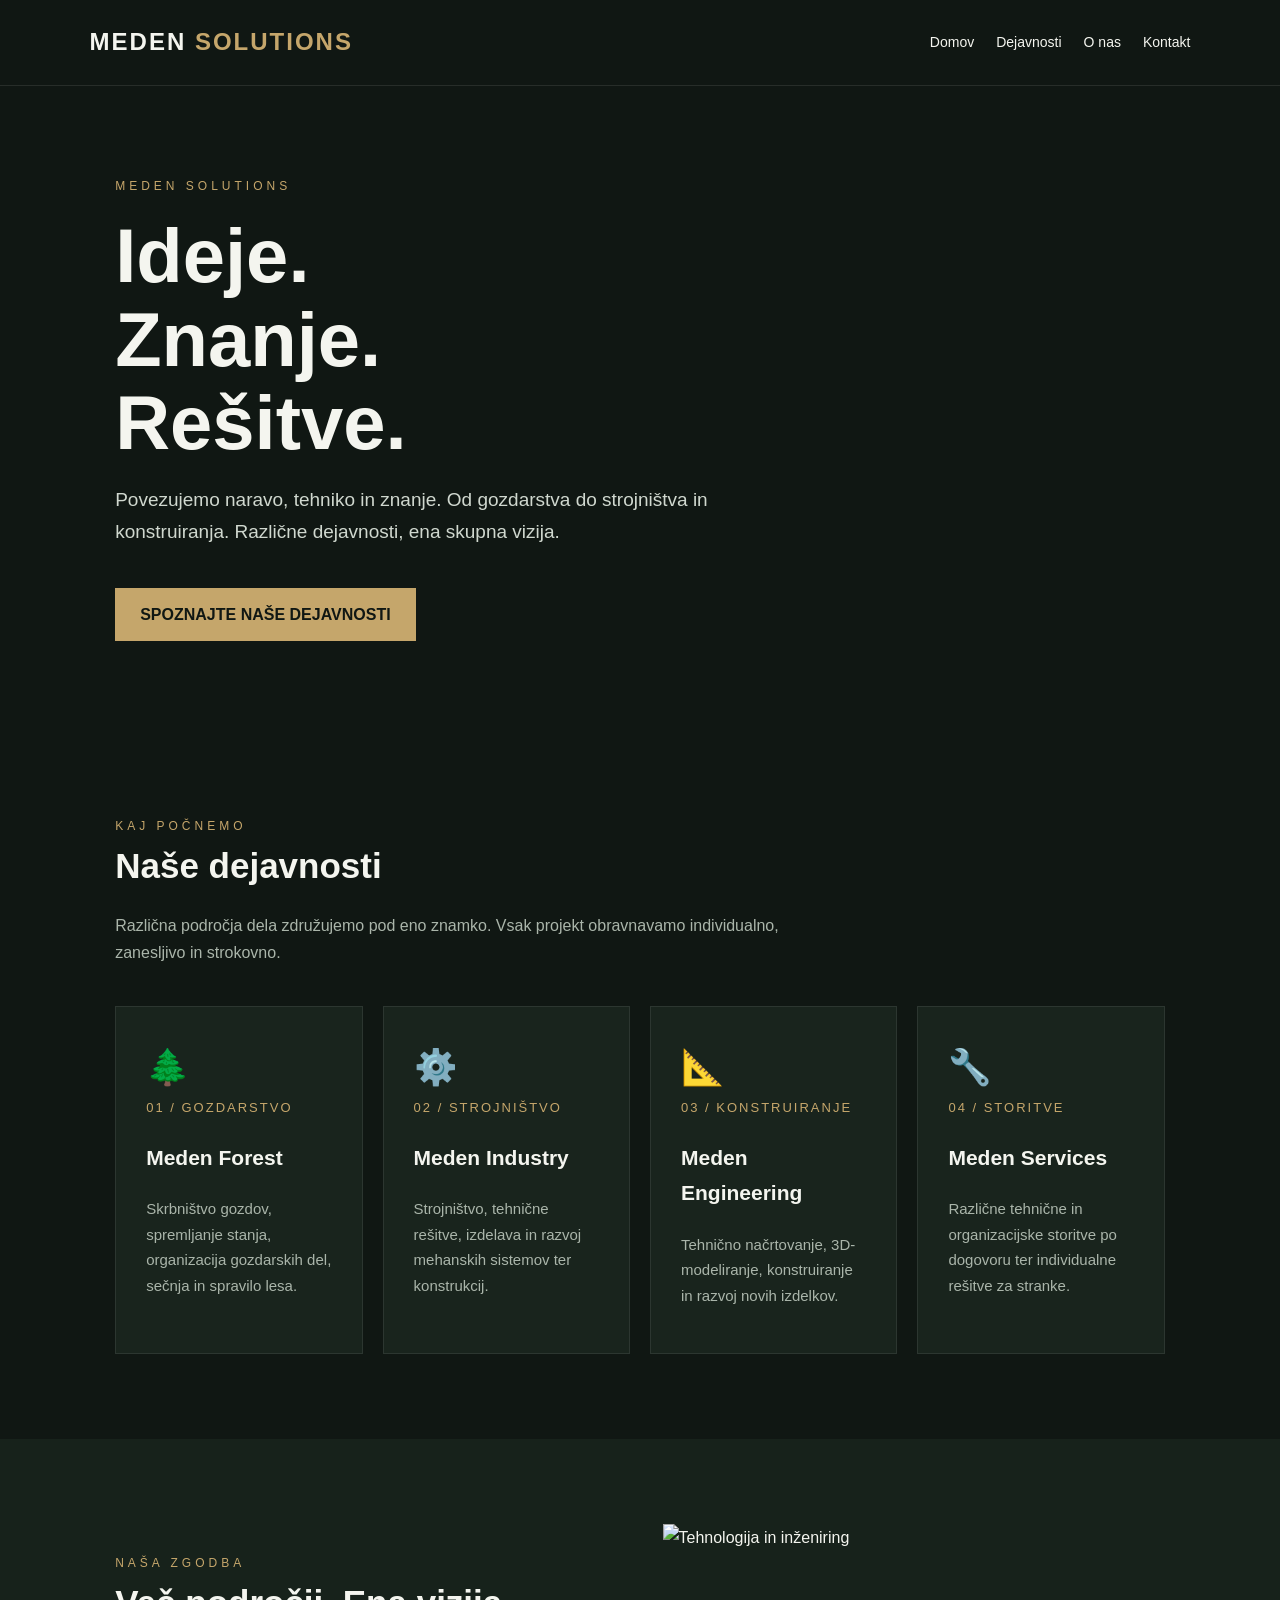
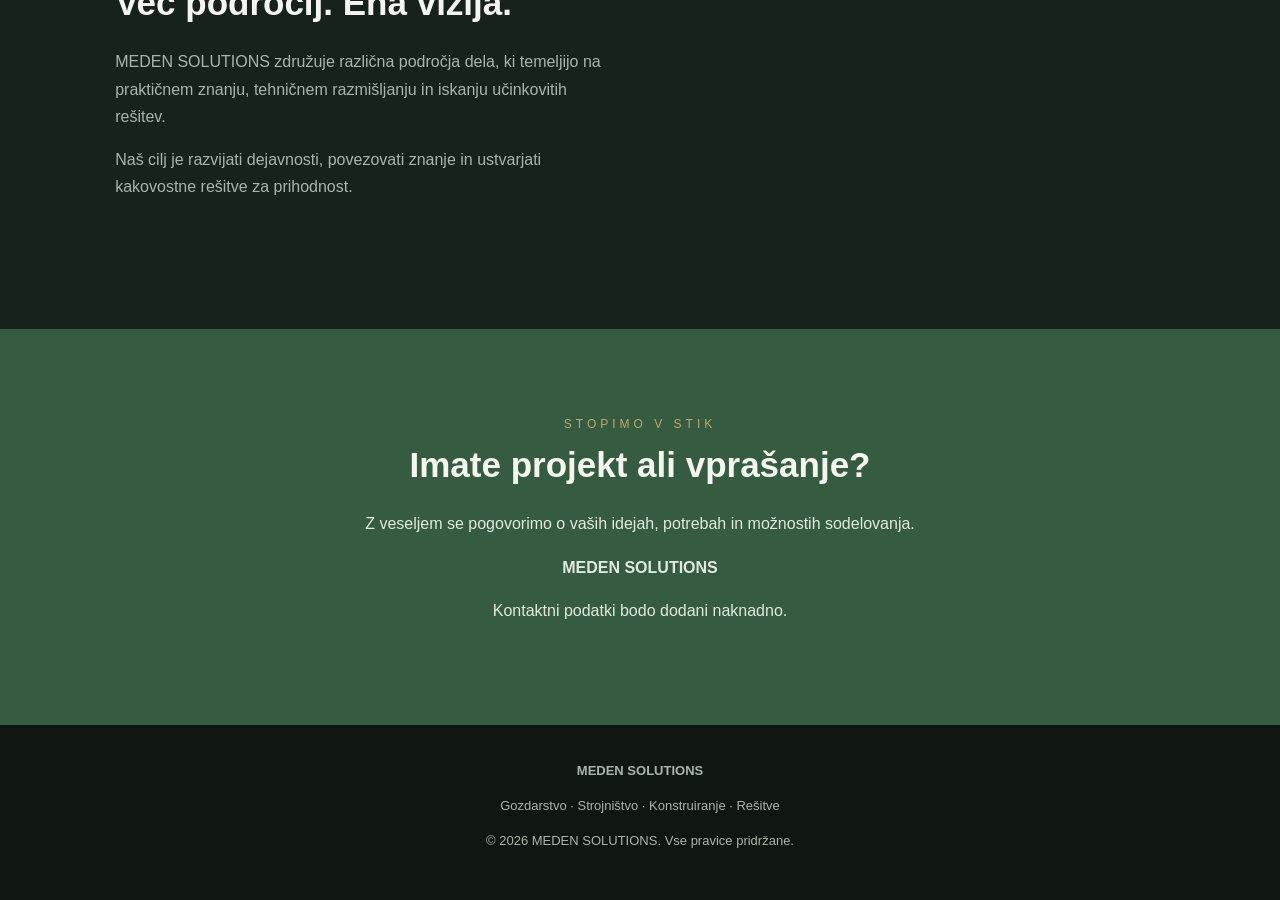
==== index.html @ 0f6f5600 "Create index.html" ====
<!DOCTYPE html>
<html lang="sl">
<head>
<meta charset="UTF-8">
<meta name="viewport" content="width=device-width, initial-scale=1.0">
<meta name="description" content="MEDEN SOLUTIONS – gozdarstvo, strojništvo, konstruiranje in tehnične rešitve.">
<title>MEDEN SOLUTIONS | Več kot rešitev.</title>
<style>
:root {
  --bg:#101713;
  --panel:#19241d;
  --green:#355b40;
  --gold:#c5a66b;
  --white:#f4f5ef;
  --muted:#aab5aa;
}
*{box-sizing:border-box}
html{scroll-behavior:smooth}
body{
  margin:0;
  background:var(--bg);
  color:var(--white);
  font-family:Arial, sans-serif;
  line-height:1.7;
}
header{
  padding:22px 7%;
  display:flex;
  justify-content:space-between;
  align-items:center;
  flex-wrap:wrap;
  border-bottom:1px solid #ffffff18;
}
.logo{font-size:24px;font-weight:bold;letter-spacing:2px}
.logo span{color:var(--gold)}
nav{display:flex;gap:22px;flex-wrap:wrap}
nav a{color:var(--white);text-decoration:none;font-size:14px}
nav a:hover{color:var(--gold)}
.hero{
  min-height:570px;
  display:flex;
  align-items:center;
  padding:90px 9%;
  background:
  linear-gradient(90deg,#101713f5,#101713a0),
  url('https://images.unsplash.com/photo-1511497584788-876760111969?w=1800')
  center/cover;
}
.hero-content{max-width:750px}
.eyebrow{color:var(--gold);letter-spacing:4px;font-size:12px}
h1{font-size:clamp(43px,7vw,76px);line-height:1.1;margin:18px 0}
.hero p{color:#d0d8cf;font-size:19px;max-width:600px}
.btn{
  display:inline-block;
  margin-top:20px;
  background:var(--gold);
  color:#101713;
  padding:13px 25px;
  text-decoration:none;
  font-weight:bold;
}
section{padding:85px 9%}
.section-title{
  font-size:35px;
  margin:0 0 15px;
}
.intro{color:var(--muted);max-width:700px}
.grid{
  display:grid;
  grid-template-columns:repeat(auto-fit,minmax(230px,1fr));
  gap:20px;
  margin-top:40px;
}
.card{
  background:var(--panel);
  padding:30px;
  border:1px solid #ffffff15;
  transition:.2s;
}
.card:hover{border-color:var(--gold);transform:translateY(-4px)}
.icon{font-size:35px}
.card h3{font-size:21px}
.card p{color:var(--muted);font-size:15px}
.light{background:#17221b}
.number{color:var(--gold);font-size:13px;letter-spacing:2px}
.about{
  display:grid;
  grid-template-columns:1fr 1fr;
  gap:45px;
  align-items:center;
}
.about-image{
  width:100%;
  min-height:320px;
  object-fit:cover;
}
.contact{
  background:var(--green);
  text-align:center;
}
.contact p{color:#e2e9df}
footer{
  padding:35px 8%;
  text-align:center;
  color:var(--muted);
  font-size:13px;
}
@media(max-width:650px){
  header{justify-content:center;gap:15px}
  nav{justify-content:center;gap:12px}
  .hero{padding:75px 7%;min-height:480px}
  section{padding:60px 7%}
  .about{grid-template-columns:1fr}
}
</style>
</head>
<body>

<header>
  <div class="logo">MEDEN <span>SOLUTIONS</span></div>
  <nav>
    <a href="#domov">Domov</a>
    <a href="#dejavnosti">Dejavnosti</a>
    <a href="#podjetje">O nas</a>
    <a href="#kontakt">Kontakt</a>
  </nav>
</header>

<main>
<div class="hero" id="domov">
  <div class="hero-content">
    <div class="eyebrow">MEDEN SOLUTIONS</div>
    <h1>Ideje.<br>Znanje.<br>Rešitve.</h1>
    <p>
      Povezujemo naravo, tehniko in znanje.
      Od gozdarstva do strojništva in konstruiranja.
      Različne dejavnosti, ena skupna vizija.
    </p>
    <a class="btn" href="#dejavnosti">SPOZNAJTE NAŠE DEJAVNOSTI</a>
  </div>
</div>

<section id="dejavnosti">
  <div class="eyebrow">KAJ POČNEMO</div>
  <h2 class="section-title">Naše dejavnosti</h2>
  <p class="intro">
    Različna področja dela združujemo pod eno znamko.
    Vsak projekt obravnavamo individualno,
    zanesljivo in strokovno.
  </p>

  <div class="grid">
    <div class="card">
      <div class="icon">🌲</div>
      <div class="number">01 / GOZDARSTVO</div>
      <h3>Meden Forest</h3>
      <p>
        Skrbništvo gozdov, spremljanje stanja,
        organizacija gozdarskih del,
        sečnja in spravilo lesa.
      </p>
    </div>

    <div class="card">
      <div class="icon">⚙️</div>
      <div class="number">02 / STROJNIŠTVO</div>
      <h3>Meden Industry</h3>
      <p>
        Strojništvo, tehnične rešitve,
        izdelava in razvoj mehanskih
        sistemov ter konstrukcij.
      </p>
    </div>

    <div class="card">
      <div class="icon">📐</div>
      <div class="number">03 / KONSTRUIRANJE</div>
      <h3>Meden Engineering</h3>
      <p>
        Tehnično načrtovanje, 3D-modeliranje,
        konstruiranje in razvoj
        novih izdelkov.
      </p>
    </div>

    <div class="card">
      <div class="icon">🔧</div>
      <div class="number">04 / STORITVE</div>
      <h3>Meden Services</h3>
      <p>
        Različne tehnične in organizacijske
        storitve po dogovoru ter
        individualne rešitve za stranke.
      </p>
    </div>
  </div>
</section>

<section class="light" id="podjetje">
  <div class="about">
    <div>
      <div class="eyebrow">NAŠA ZGODBA</div>
      <h2 class="section-title">Več področij. Ena vizija.</h2>
      <p class="intro">
        MEDEN SOLUTIONS združuje različna
        področja dela, ki temeljijo na
        praktičnem znanju, tehničnem razmišljanju
        in iskanju učinkovitih rešitev.
      </p>
      <p class="intro">
        Naš cilj je razvijati dejavnosti,
        povezovati znanje in ustvarjati
        kakovostne rešitve za prihodnost.
      </p>
    </div>
    <img class="about-image"
    src="https://images.unsplash.com/photo-1518770660439-4636190af475?w=1000"
    alt="Tehnologija in inženiring">
  </div>
</section>

<section id="kontakt" class="contact">
  <div class="eyebrow">STOPIMO V STIK</div>
  <h2 class="section-title">Imate projekt ali vprašanje?</h2>
  <p>
    Z veseljem se pogovorimo o vaših idejah,
    potrebah in možnostih sodelovanja.
  </p>
  <p><strong>MEDEN SOLUTIONS</strong></p>
  <p>Kontaktni podatki bodo dodani naknadno.</p>
</section>
</main>

<footer>
  <strong>MEDEN SOLUTIONS</strong>
  <p>Gozdarstvo · Strojništvo · Konstruiranje · Rešitve</p>
  <p>© 2026 MEDEN SOLUTIONS. Vse pravice pridržane.</p>
</footer>

</body>
</html>
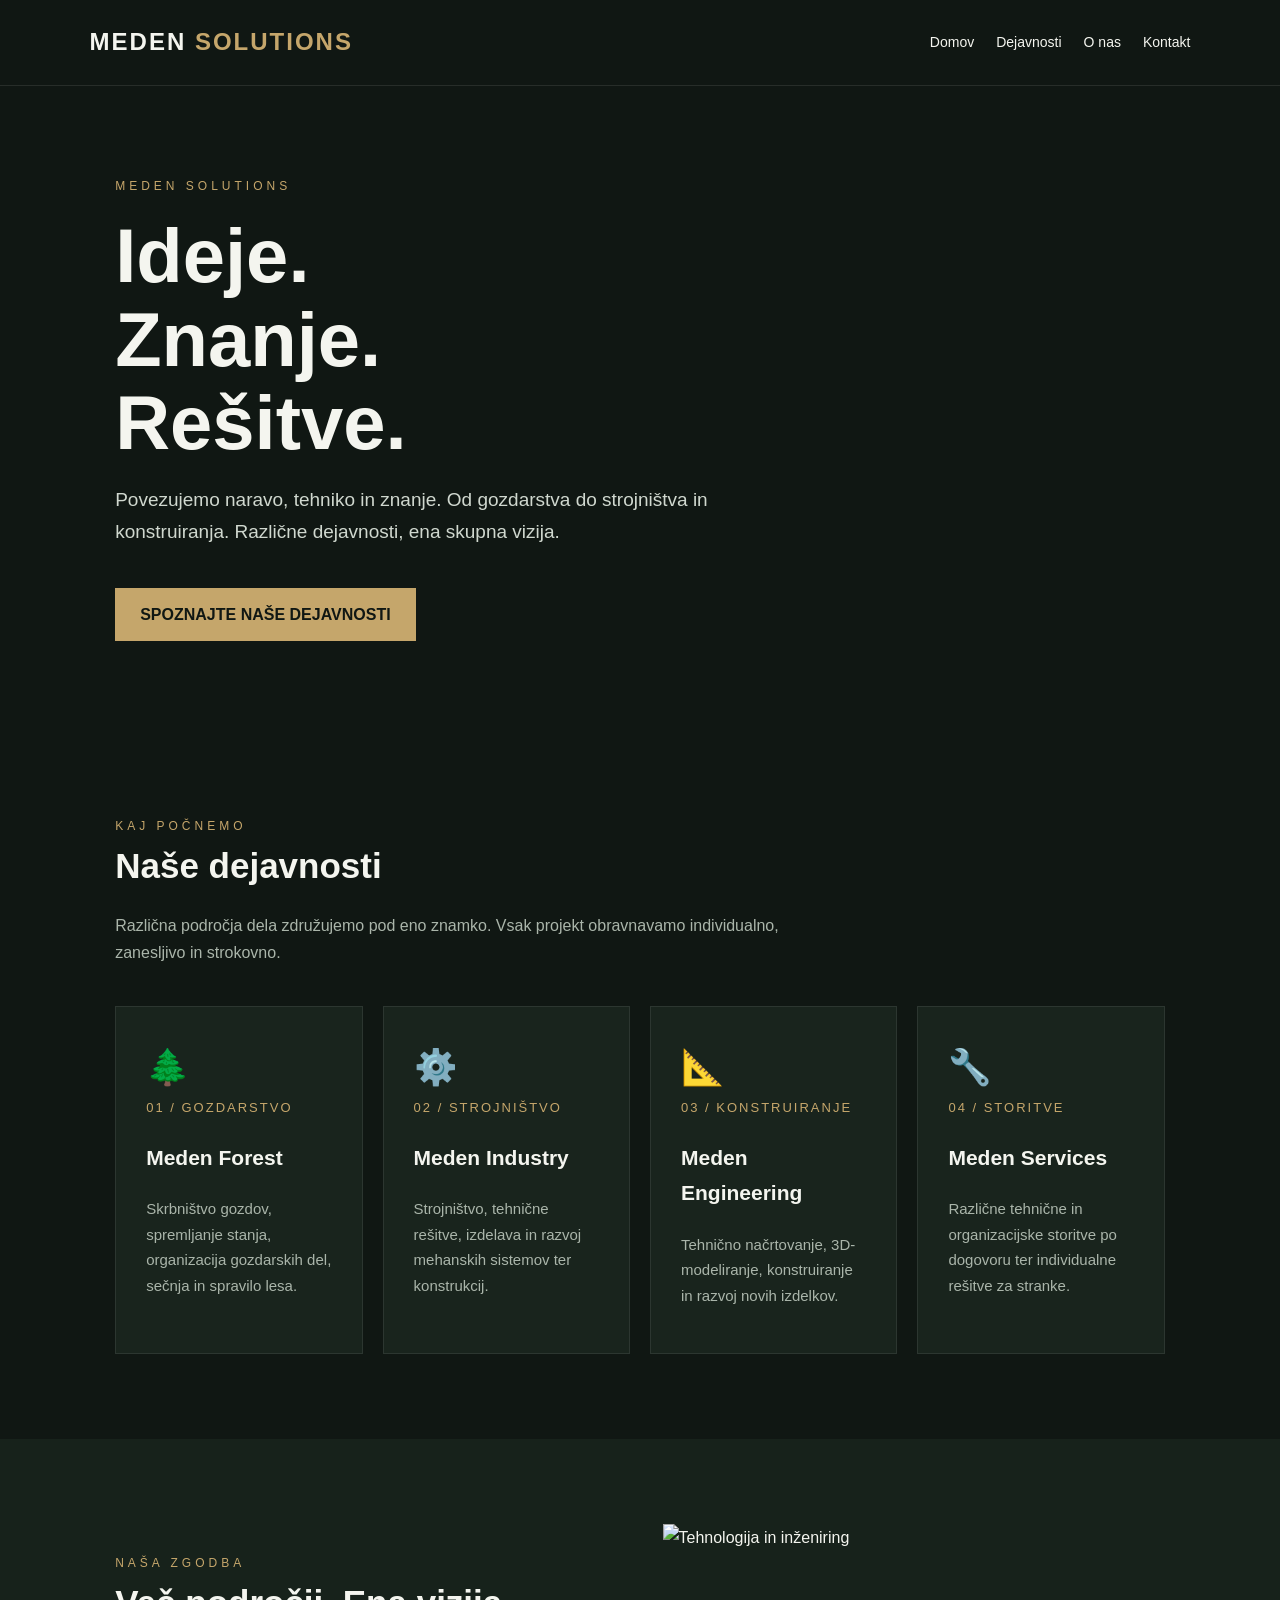
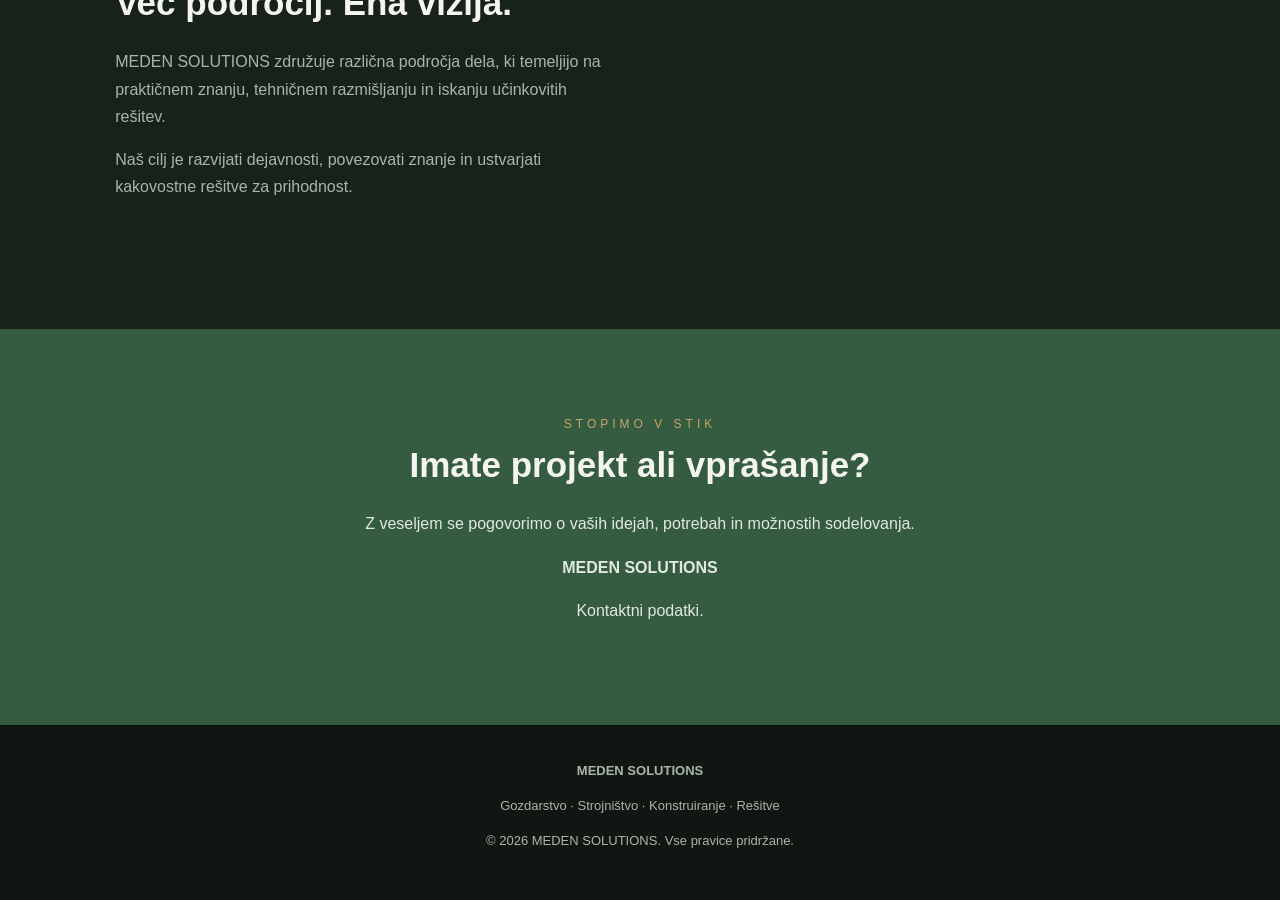
==== commit 5a52e9fc: "Update index.html" ====
--- a/index.html
+++ b/index.html
@@ -228,7 +228,7 @@
     potrebah in možnostih sodelovanja.
   </p>
   <p><strong>MEDEN SOLUTIONS</strong></p>
-  <p>Kontaktni podatki bodo dodani naknadno.</p>
+  <p>Kontaktni podatki.</p>
 </section>
 </main>
 
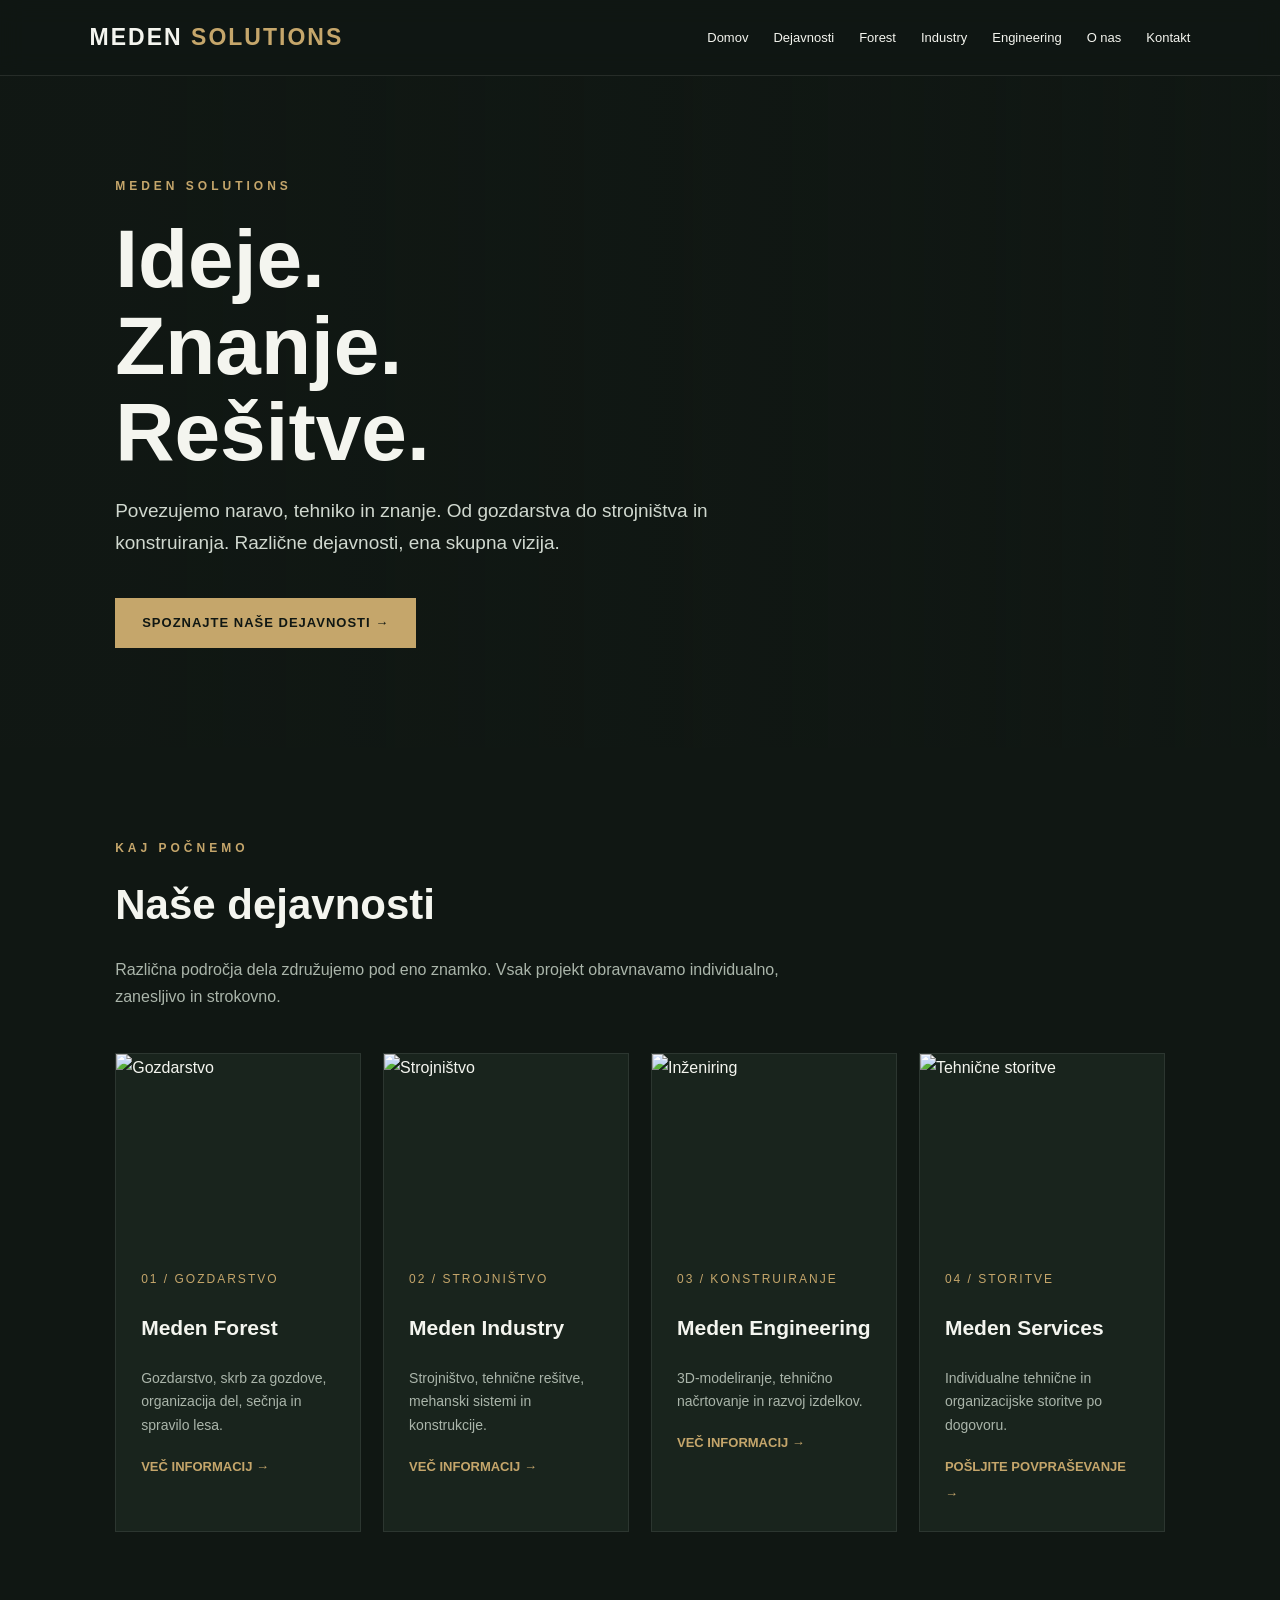
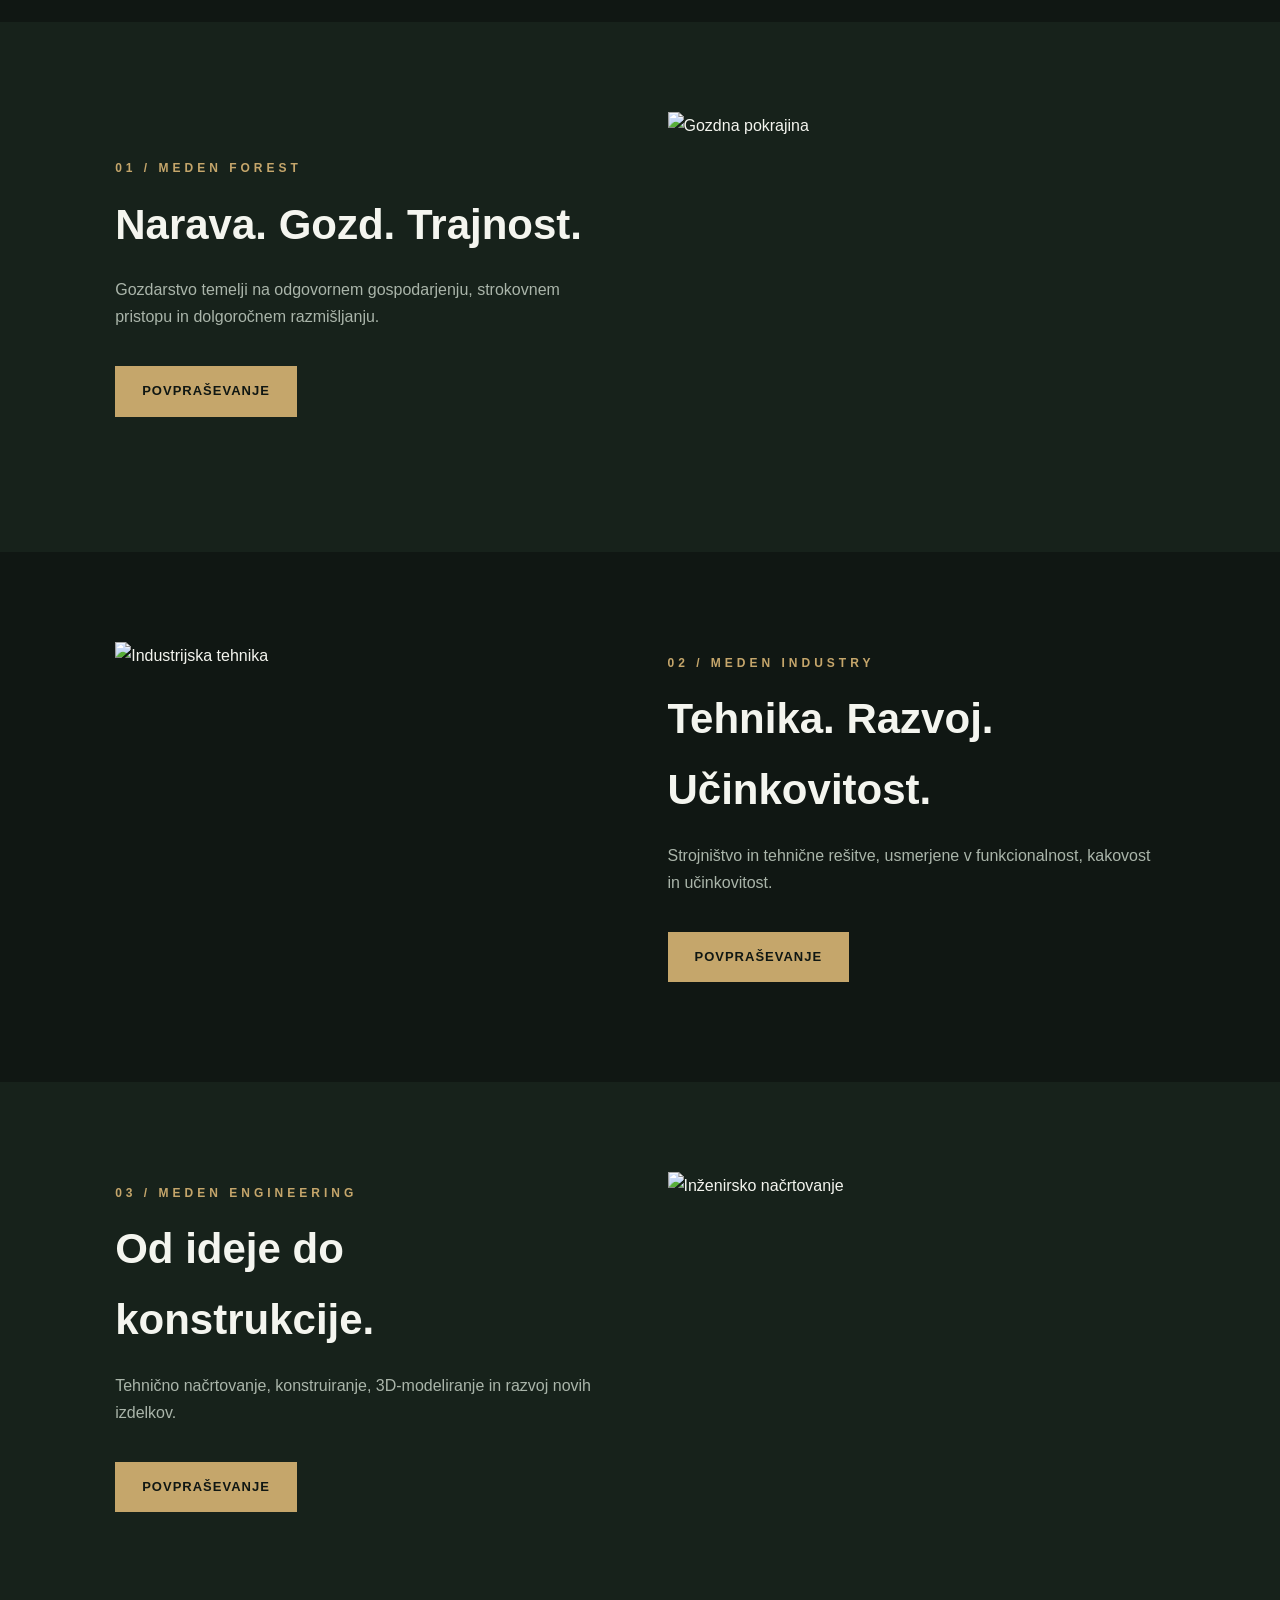
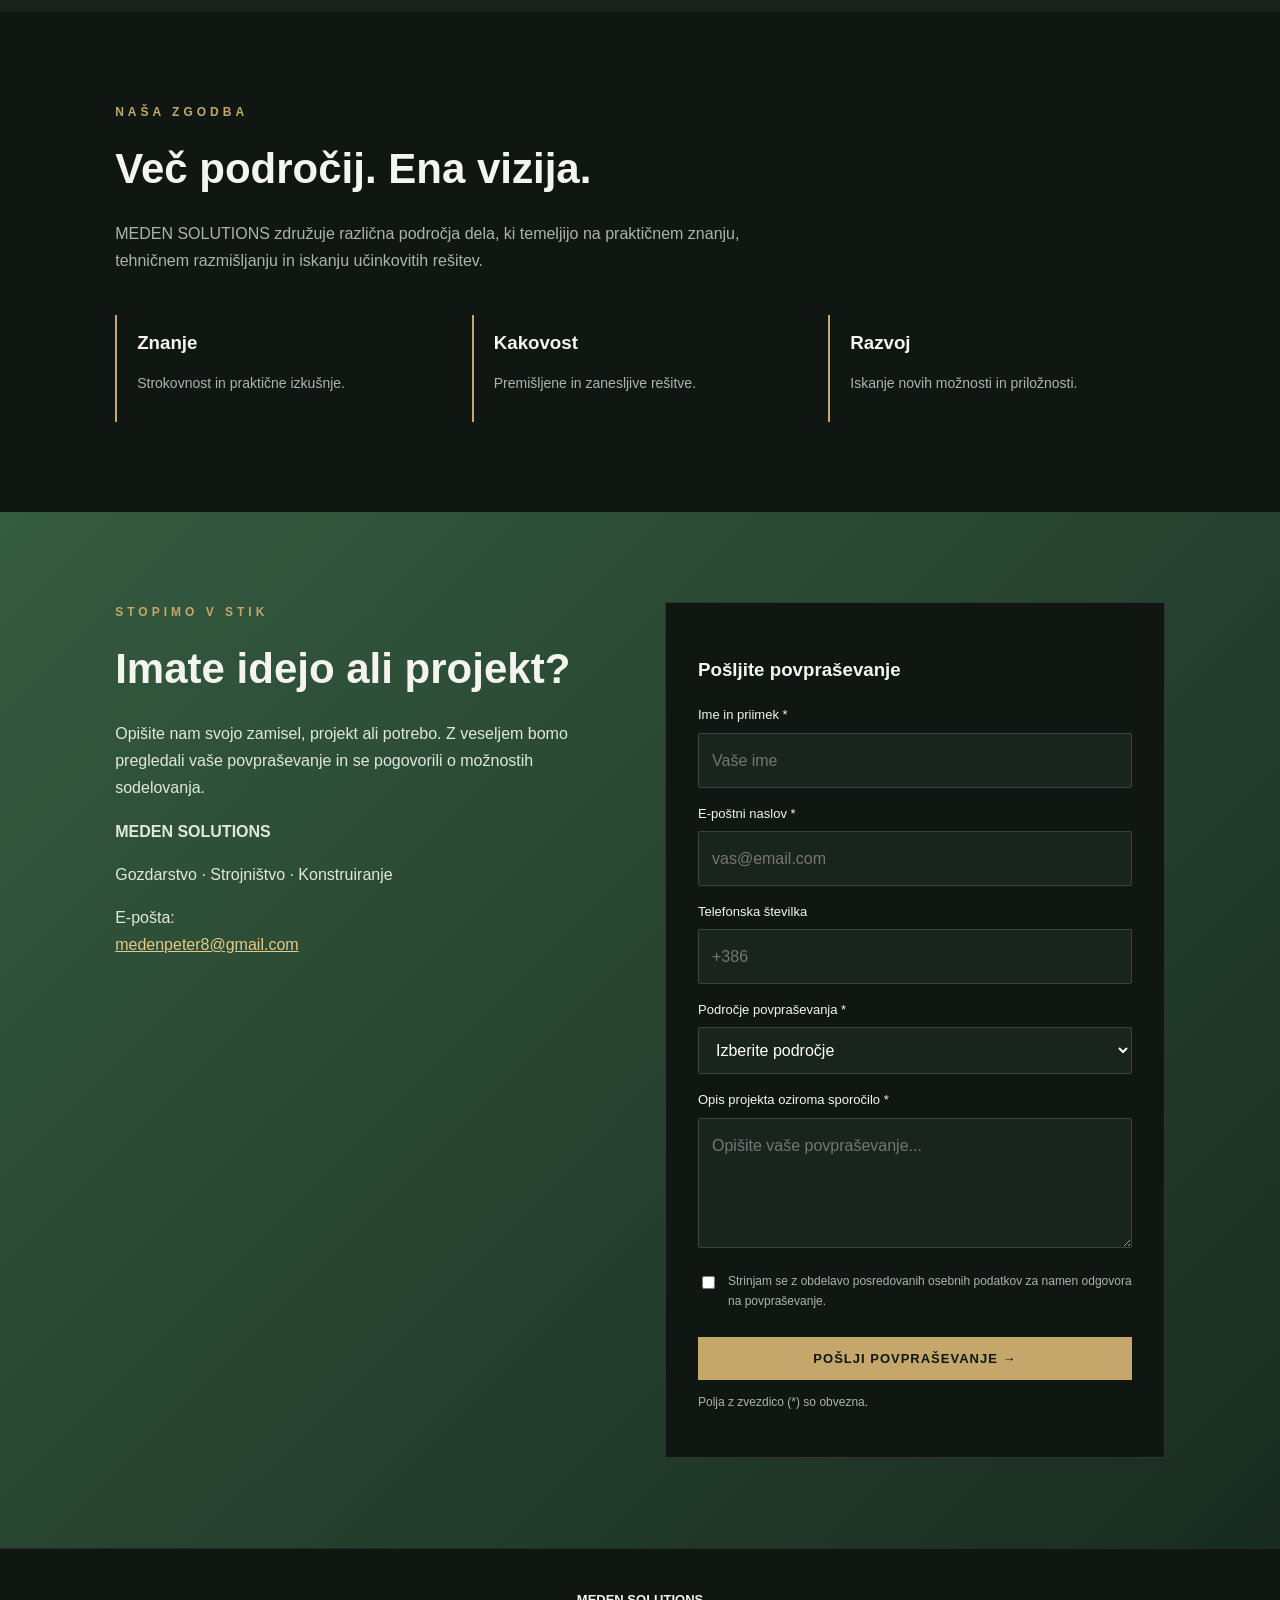
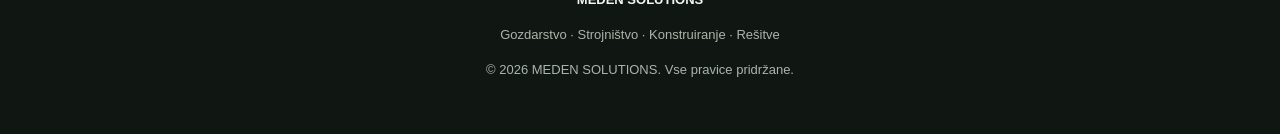
==== commit 008b2041: "Update index.html" ====
--- a/index.html
+++ b/index.html
@@ -6,6 +6,7 @@
 <meta name="viewport" content="width=device-width, initial-scale=1.0">
 <meta name="description" content="MEDEN SOLUTIONS – gozdarstvo, strojništvo, konstruiranje in tehnične rešitve.">
 <title>MEDEN SOLUTIONS | Več kot rešitev.</title>
+
 <style>
 :root {
   --bg:#101713;
@@ -15,135 +16,381 @@
   --white:#f4f5ef;
   --muted:#aab5aa;
 }
-*{box-sizing:border-box}
-html{scroll-behavior:smooth}
-body{
+
+* {box-sizing:border-box}
+
+html {scroll-behavior:smooth;scroll-padding-top:90px}
+
+body {
   margin:0;
   background:var(--bg);
   color:var(--white);
-  font-family:Arial, sans-serif;
+  font-family:Arial,sans-serif;
   line-height:1.7;
 }
-header{
-  padding:22px 7%;
+
+header {
+  position:sticky;
+  top:0;
+  z-index:100;
+  padding:18px 7%;
   display:flex;
   justify-content:space-between;
   align-items:center;
-  flex-wrap:wrap;
+  background:#101713f2;
+  backdrop-filter:blur(12px);
   border-bottom:1px solid #ffffff18;
 }
-.logo{font-size:24px;font-weight:bold;letter-spacing:2px}
-.logo span{color:var(--gold)}
-nav{display:flex;gap:22px;flex-wrap:wrap}
-nav a{color:var(--white);text-decoration:none;font-size:14px}
-nav a:hover{color:var(--gold)}
-.hero{
-  min-height:570px;
+
+.logo {
+  font-size:23px;
+  font-weight:bold;
+  letter-spacing:2px;
+  white-space:nowrap;
+}
+
+.logo span {color:var(--gold)}
+
+nav {
   display:flex;
   align-items:center;
-  padding:90px 9%;
+  gap:25px;
+}
+
+nav a {
+  color:var(--white);
+  text-decoration:none;
+  font-size:13px;
+  transition:.2s;
+}
+
+nav a:hover {color:var(--gold)}
+
+.menu-btn {
+  display:none;
+  color:white;
+  background:none;
+  border:0;
+  font-size:27px;
+  cursor:pointer;
+}
+
+.hero {
+  min-height:650px;
+  display:flex;
+  align-items:center;
+  padding:100px 9%;
   background:
-  linear-gradient(90deg,#101713f5,#101713a0),
-  url('https://images.unsplash.com/photo-1511497584788-876760111969?w=1800')
-  center/cover;
-}
-.hero-content{max-width:750px}
-.eyebrow{color:var(--gold);letter-spacing:4px;font-size:12px}
-h1{font-size:clamp(43px,7vw,76px);line-height:1.1;margin:18px 0}
-.hero p{color:#d0d8cf;font-size:19px;max-width:600px}
-.btn{
+    linear-gradient(90deg,#101713f5 10%,#101713a0 70%,#10171355),
+    url('https://images.unsplash.com/photo-1511497584788-876760111969?w=1800')
+    center/cover;
+}
+
+.hero-content {max-width:750px}
+
+.eyebrow {
+  color:var(--gold);
+  letter-spacing:4px;
+  font-size:12px;
+  font-weight:bold;
+}
+
+h1 {
+  font-size:clamp(48px,7vw,82px);
+  line-height:1.05;
+  margin:20px 0;
+}
+
+.hero p {
+  color:#d0d8cf;
+  font-size:19px;
+  max-width:600px;
+}
+
+.btn {
   display:inline-block;
   margin-top:20px;
   background:var(--gold);
   color:#101713;
-  padding:13px 25px;
+  padding:14px 27px;
   text-decoration:none;
   font-weight:bold;
-}
-section{padding:85px 9%}
-.section-title{
-  font-size:35px;
-  margin:0 0 15px;
-}
-.intro{color:var(--muted);max-width:700px}
-.grid{
+  font-size:13px;
+  letter-spacing:1px;
+  transition:.25s;
+  border:0;
+  cursor:pointer;
+}
+
+.btn:hover {
+  background:#e0c58e;
+  transform:translateY(-3px);
+}
+
+section {padding:90px 9%}
+
+.section-title {
+  font-size:clamp(30px,4vw,42px);
+  margin:10px 0 15px;
+}
+
+.intro {
+  color:var(--muted);
+  max-width:700px;
+}
+
+.grid {
   display:grid;
   grid-template-columns:repeat(auto-fit,minmax(230px,1fr));
+  gap:22px;
+  margin-top:42px;
+}
+
+.card {
+  background:var(--panel);
+  border:1px solid #ffffff15;
+  overflow:hidden;
+  transition:.3s;
+}
+
+.card:hover {
+  border-color:var(--gold);
+  transform:translateY(-6px);
+}
+
+.card img {
+  width:100%;
+  height:190px;
+  object-fit:cover;
+  display:block;
+}
+
+.card-content {padding:25px}
+
+.icon {font-size:30px}
+
+.number {
+  color:var(--gold);
+  font-size:12px;
+  letter-spacing:2px;
+}
+
+.card h3 {font-size:21px}
+
+.card p {
+  color:var(--muted);
+  font-size:14px;
+}
+
+.card-link {
+  color:var(--gold);
+  text-decoration:none;
+  font-size:13px;
+  font-weight:bold;
+}
+
+.light {background:#17221b}
+
+.about {
+  display:grid;
+  grid-template-columns:1fr 1fr;
+  gap:55px;
+  align-items:center;
+}
+
+.about-image {
+  width:100%;
+  min-height:350px;
+  object-fit:cover;
+}
+
+.values {
+  display:grid;
+  grid-template-columns:repeat(3,1fr);
   gap:20px;
   margin-top:40px;
 }
-.card{
+
+.value {
+  border-left:2px solid var(--gold);
+  padding:12px 20px;
+}
+
+.value h3 {margin:0 0 5px}
+
+.value p {
+  color:var(--muted);
+  font-size:14px;
+}
+
+.activity {
   background:var(--panel);
   padding:30px;
   border:1px solid #ffffff15;
-  transition:.2s;
-}
-.card:hover{border-color:var(--gold);transform:translateY(-4px)}
-.icon{font-size:35px}
-.card h3{font-size:21px}
-.card p{color:var(--muted);font-size:15px}
-.light{background:#17221b}
-.number{color:var(--gold);font-size:13px;letter-spacing:2px}
-.about{
+  margin-top:25px;
+}
+
+.activity h3 {color:var(--gold)}
+
+.contact {
+  background:linear-gradient(135deg,#355b40,#192b20);
+}
+
+.contact-layout {
   display:grid;
   grid-template-columns:1fr 1fr;
-  gap:45px;
-  align-items:center;
-}
-.about-image{
+  gap:50px;
+  align-items:start;
+}
+
+.contact-info p {color:#e0e8df}
+
+.contact-form {
+  background:#101713;
+  padding:32px;
+  border:1px solid #ffffff20;
+}
+
+.contact-form label {
+  display:block;
+  margin:15px 0 6px;
+  font-size:13px;
+}
+
+.contact-form input,
+.contact-form select,
+.contact-form textarea {
   width:100%;
-  min-height:320px;
-  object-fit:cover;
-}
-.contact{
-  background:var(--green);
-  text-align:center;
-}
-.contact p{color:#e2e9df}
-footer{
-  padding:35px 8%;
+  padding:13px;
+  background:#19241d;
+  border:1px solid #ffffff25;
+  color:white;
+  font:inherit;
+  outline:none;
+  border-radius:2px;
+}
+
+.contact-form input:focus,
+.contact-form select:focus,
+.contact-form textarea:focus {
+  border-color:var(--gold);
+}
+
+.contact-form textarea {
+  min-height:130px;
+  resize:vertical;
+}
+
+.contact-form .btn {width:100%}
+
+.form-note {
+  font-size:12px;
+  color:var(--muted);
+}
+
+footer {
+  padding:40px 8%;
   text-align:center;
   color:var(--muted);
   font-size:13px;
-}
-@media(max-width:650px){
-  header{justify-content:center;gap:15px}
-  nav{justify-content:center;gap:12px}
-  .hero{padding:75px 7%;min-height:480px}
-  section{padding:60px 7%}
-  .about{grid-template-columns:1fr}
+  border-top:1px solid #ffffff15;
+}
+
+footer strong {color:var(--white)}
+
+.reveal {
+  opacity:0;
+  transform:translateY(25px);
+  transition:.7s ease;
+}
+
+.reveal.visible {
+  opacity:1;
+  transform:translateY(0);
+}
+
+@media(max-width:800px) {
+  header {padding:16px 6%}
+  .menu-btn {display:block}
+
+  nav {
+    display:none;
+    position:absolute;
+    top:100%;
+    left:0;
+    width:100%;
+    padding:25px;
+    background:#101713;
+    flex-direction:column;
+    align-items:center;
+    border-bottom:1px solid #ffffff20;
+  }
+
+  nav.open {display:flex}
+
+  .hero {
+    min-height:530px;
+    padding:75px 7%;
+  }
+
+  section {padding:65px 7%}
+
+  .about,.contact-layout {grid-template-columns:1fr}
+
+  .values {grid-template-columns:1fr}
+
+  .contact-form {padding:22px}
 }
 </style>
 </head>
+
 <body>
 
 <header>
   <div class="logo">MEDEN <span>SOLUTIONS</span></div>
-  <nav>
-    <a href="#domov">Domov</a>
-    <a href="#dejavnosti">Dejavnosti</a>
-    <a href="#podjetje">O nas</a>
-    <a href="#kontakt">Kontakt</a>
+
+  <button class="menu-btn" onclick="toggleMenu()"
+  aria-label="Odpri navigacijo" aria-expanded="false">☰</button>
+
+  <nav id="navigation">
+    <a href="#domov" onclick="closeMenu()">Domov</a>
+    <a href="#dejavnosti" onclick="closeMenu()">Dejavnosti</a>
+    <a href="#forest" onclick="closeMenu()">Forest</a>
+    <a href="#industry" onclick="closeMenu()">Industry</a>
+    <a href="#engineering" onclick="closeMenu()">Engineering</a>
+    <a href="#podjetje" onclick="closeMenu()">O nas</a>
+    <a href="#kontakt" onclick="closeMenu()">Kontakt</a>
   </nav>
 </header>
 
 <main>
+
+<!-- DOMOV -->
+
 <div class="hero" id="domov">
   <div class="hero-content">
     <div class="eyebrow">MEDEN SOLUTIONS</div>
+
     <h1>Ideje.<br>Znanje.<br>Rešitve.</h1>
+
     <p>
       Povezujemo naravo, tehniko in znanje.
       Od gozdarstva do strojništva in konstruiranja.
       Različne dejavnosti, ena skupna vizija.
     </p>
-    <a class="btn" href="#dejavnosti">SPOZNAJTE NAŠE DEJAVNOSTI</a>
+
+    <a class="btn" href="#dejavnosti">
+      SPOZNAJTE NAŠE DEJAVNOSTI →
+    </a>
   </div>
 </div>
+
+<!-- DEJAVNOSTI -->
 
 <section id="dejavnosti">
   <div class="eyebrow">KAJ POČNEMO</div>
   <h2 class="section-title">Naše dejavnosti</h2>
+
   <p class="intro">
     Različna področja dela združujemo pod eno znamko.
     Vsak projekt obravnavamo individualno,
@@ -151,92 +398,259 @@
   </p>
 
   <div class="grid">
-    <div class="card">
-      <div class="icon">🌲</div>
-      <div class="number">01 / GOZDARSTVO</div>
-      <h3>Meden Forest</h3>
-      <p>
-        Skrbništvo gozdov, spremljanje stanja,
-        organizacija gozdarskih del,
-        sečnja in spravilo lesa.
-      </p>
-    </div>
-
-    <div class="card">
-      <div class="icon">⚙️</div>
-      <div class="number">02 / STROJNIŠTVO</div>
-      <h3>Meden Industry</h3>
-      <p>
-        Strojništvo, tehnične rešitve,
-        izdelava in razvoj mehanskih
-        sistemov ter konstrukcij.
-      </p>
-    </div>
-
-    <div class="card">
-      <div class="icon">📐</div>
-      <div class="number">03 / KONSTRUIRANJE</div>
-      <h3>Meden Engineering</h3>
-      <p>
-        Tehnično načrtovanje, 3D-modeliranje,
-        konstruiranje in razvoj
-        novih izdelkov.
-      </p>
-    </div>
-
-    <div class="card">
-      <div class="icon">🔧</div>
-      <div class="number">04 / STORITVE</div>
-      <h3>Meden Services</h3>
-      <p>
-        Različne tehnične in organizacijske
-        storitve po dogovoru ter
-        individualne rešitve za stranke.
-      </p>
-    </div>
+
+    <div class="card reveal">
+      <img src="https://images.unsplash.com/photo-1448375240586-882707db888b?w=900" alt="Gozdarstvo">
+      <div class="card-content">
+        <div class="number">01 / GOZDARSTVO</div>
+        <h3>Meden Forest</h3>
+        <p>Gozdarstvo, skrb za gozdove, organizacija del, sečnja in spravilo lesa.</p>
+        <a class="card-link" href="#forest">VEČ INFORMACIJ →</a>
+      </div>
+    </div>
+
+    <div class="card reveal">
+      <img src="https://images.unsplash.com/photo-1581092160562-40aa08e78837?w=900" alt="Strojništvo">
+      <div class="card-content">
+        <div class="number">02 / STROJNIŠTVO</div>
+        <h3>Meden Industry</h3>
+        <p>Strojništvo, tehnične rešitve, mehanski sistemi in konstrukcije.</p>
+        <a class="card-link" href="#industry">VEČ INFORMACIJ →</a>
+      </div>
+    </div>
+
+    <div class="card reveal">
+      <img src="https://images.unsplash.com/photo-1581092921461-eab62e97a780?w=900" alt="Inženiring">
+      <div class="card-content">
+        <div class="number">03 / KONSTRUIRANJE</div>
+        <h3>Meden Engineering</h3>
+        <p>3D-modeliranje, tehnično načrtovanje in razvoj izdelkov.</p>
+        <a class="card-link" href="#engineering">VEČ INFORMACIJ →</a>
+      </div>
+    </div>
+
+    <div class="card reveal">
+      <img src="https://images.unsplash.com/photo-1581092580497-e0d23cbdf1dc?w=900" alt="Tehnične storitve">
+      <div class="card-content">
+        <div class="number">04 / STORITVE</div>
+        <h3>Meden Services</h3>
+        <p>Individualne tehnične in organizacijske storitve po dogovoru.</p>
+        <a class="card-link" href="#kontakt">POŠLJITE POVPRAŠEVANJE →</a>
+      </div>
+    </div>
+
   </div>
 </section>
 
-<section class="light" id="podjetje">
+<!-- POSAMEZNE DEJAVNOSTI -->
+
+<section class="light" id="forest">
   <div class="about">
     <div>
-      <div class="eyebrow">NAŠA ZGODBA</div>
-      <h2 class="section-title">Več področij. Ena vizija.</h2>
+      <div class="eyebrow">01 / MEDEN FOREST</div>
+      <h2 class="section-title">Narava. Gozd. Trajnost.</h2>
       <p class="intro">
-        MEDEN SOLUTIONS združuje različna
-        področja dela, ki temeljijo na
-        praktičnem znanju, tehničnem razmišljanju
-        in iskanju učinkovitih rešitev.
+        Gozdarstvo temelji na odgovornem gospodarjenju,
+        strokovnem pristopu in dolgoročnem razmišljanju.
       </p>
-      <p class="intro">
-        Naš cilj je razvijati dejavnosti,
-        povezovati znanje in ustvarjati
-        kakovostne rešitve za prihodnost.
-      </p>
+      <a class="btn" href="#kontakt">POVPRAŠEVANJE</a>
     </div>
     <img class="about-image"
-    src="https://images.unsplash.com/photo-1518770660439-4636190af475?w=1000"
-    alt="Tehnologija in inženiring">
+    src="https://images.unsplash.com/photo-1448375240586-882707db888b?w=1000"
+    alt="Gozdna pokrajina">
   </div>
 </section>
 
-<section id="kontakt" class="contact">
-  <div class="eyebrow">STOPIMO V STIK</div>
-  <h2 class="section-title">Imate projekt ali vprašanje?</h2>
-  <p>
-    Z veseljem se pogovorimo o vaših idejah,
-    potrebah in možnostih sodelovanja.
+<section id="industry">
+  <div class="about">
+    <img class="about-image"
+    src="https://images.unsplash.com/photo-1581092160562-40aa08e78837?w=1000"
+    alt="Industrijska tehnika">
+    <div>
+      <div class="eyebrow">02 / MEDEN INDUSTRY</div>
+      <h2 class="section-title">Tehnika. Razvoj. Učinkovitost.</h2>
+      <p class="intro">
+        Strojništvo in tehnične rešitve, usmerjene
+        v funkcionalnost, kakovost in učinkovitost.
+      </p>
+      <a class="btn" href="#kontakt">POVPRAŠEVANJE</a>
+    </div>
+  </div>
+</section>
+
+<section class="light" id="engineering">
+  <div class="about">
+    <div>
+      <div class="eyebrow">03 / MEDEN ENGINEERING</div>
+      <h2 class="section-title">Od ideje do konstrukcije.</h2>
+      <p class="intro">
+        Tehnično načrtovanje, konstruiranje,
+        3D-modeliranje in razvoj novih izdelkov.
+      </p>
+      <a class="btn" href="#kontakt">POVPRAŠEVANJE</a>
+    </div>
+    <img class="about-image"
+    src="https://images.unsplash.com/photo-1581092921461-eab62e97a780?w=1000"
+    alt="Inženirsko načrtovanje">
+  </div>
+</section>
+
+<!-- O PODJETJU -->
+
+<section id="podjetje">
+  <div class="eyebrow">NAŠA ZGODBA</div>
+  <h2 class="section-title">Več področij. Ena vizija.</h2>
+
+  <p class="intro">
+    MEDEN SOLUTIONS združuje različna področja dela,
+    ki temeljijo na praktičnem znanju, tehničnem
+    razmišljanju in iskanju učinkovitih rešitev.
   </p>
-  <p><strong>MEDEN SOLUTIONS</strong></p>
-  <p>Kontaktni podatki.</p>
+
+  <div class="values">
+    <div class="value">
+      <h3>Znanje</h3>
+      <p>Strokovnost in praktične izkušnje.</p>
+    </div>
+    <div class="value">
+      <h3>Kakovost</h3>
+      <p>Premišljene in zanesljive rešitve.</p>
+    </div>
+    <div class="value">
+      <h3>Razvoj</h3>
+      <p>Iskanje novih možnosti in priložnosti.</p>
+    </div>
+  </div>
 </section>
+
+<!-- KONTAKT IN POVPRAŠEVANJE -->
+
+<section class="contact" id="kontakt">
+  <div class="contact-layout">
+
+    <div class="contact-info">
+      <div class="eyebrow">STOPIMO V STIK</div>
+      <h2 class="section-title">Imate idejo ali projekt?</h2>
+
+      <p>
+        Opišite nam svojo zamisel, projekt ali potrebo.
+        Z veseljem bomo pregledali vaše povpraševanje
+        in se pogovorili o možnostih sodelovanja.
+      </p>
+
+      <p><strong>MEDEN SOLUTIONS</strong></p>
+      <p>Gozdarstvo · Strojništvo · Konstruiranje</p>
+
+      <p>
+        E-pošta:<br>
+        <a href="mailto:medenpeter8@gmail.com"
+        style="color:#e5c987">
+        medenpeter8@gmail.com
+        </a>
+      </p>
+    </div>
+
+    <form class="contact-form"
+    action="https://formsubmit.co/medenpeter8@gmail.com"
+    method="POST">
+
+      <h3>Pošljite povpraševanje</h3>
+
+      <input type="hidden" name="_subject"
+      value="Novo povpraševanje – MEDEN SOLUTIONS">
+
+      <input type="hidden" name="_template" value="table">
+
+      <!-- Zaščita pred neželeno pošto -->
+      <input type="text" name="_honey"
+      style="display:none">
+
+      <label for="name">Ime in priimek *</label>
+      <input id="name" type="text" name="Ime"
+      placeholder="Vaše ime" required>
+
+      <label for="email">E-poštni naslov *</label>
+      <input id="email" type="email" name="Email"
+      placeholder="vas@email.com" required>
+
+      <label for="phone">Telefonska številka</label>
+      <input id="phone" type="tel" name="Telefon"
+      placeholder="+386">
+
+      <label for="service">Področje povpraševanja *</label>
+      <select id="service" name="Področje" required>
+        <option value="">Izberite področje</option>
+        <option>Meden Forest – Gozdarstvo</option>
+        <option>Meden Industry – Strojništvo</option>
+        <option>Meden Engineering – Konstruiranje</option>
+        <option>Meden Services – Storitve</option>
+        <option>Splošno povpraševanje</option>
+      </select>
+
+      <label for="message">Opis projekta oziroma sporočilo *</label>
+      <textarea id="message" name="Sporočilo"
+      placeholder="Opišite vaše povpraševanje..."
+      required></textarea>
+
+      <label style="display:flex;gap:10px;align-items:flex-start">
+        <input type="checkbox" name="Soglasje"
+        value="Da" required style="width:auto;margin-top:5px">
+        <span class="form-note">
+          Strinjam se z obdelavo posredovanih osebnih
+          podatkov za namen odgovora na povpraševanje.
+        </span>
+      </label>
+
+      <button class="btn" type="submit">
+        POŠLJI POVPRAŠEVANJE →
+      </button>
+
+      <p class="form-note">
+        Polja z zvezdico (*) so obvezna.
+      </p>
+
+    </form>
+  </div>
+</section>
+
 </main>
 
 <footer>
   <strong>MEDEN SOLUTIONS</strong>
   <p>Gozdarstvo · Strojništvo · Konstruiranje · Rešitve</p>
-  <p>© 2026 MEDEN SOLUTIONS. Vse pravice pridržane.</p>
+  <p>© <span id="year"></span> MEDEN SOLUTIONS. Vse pravice pridržane.</p>
 </footer>
+
+<script>
+function toggleMenu() {
+  const nav = document.getElementById("navigation");
+  const btn = document.querySelector(".menu-btn");
+  const open = nav.classList.toggle("open");
+  btn.setAttribute("aria-expanded", open);
+}
+
+function closeMenu() {
+  document.getElementById("navigation").classList.remove("open");
+  document.querySelector(".menu-btn")
+    .setAttribute("aria-expanded", "false");
+}
+
+document.getElementById("year").textContent =
+  new Date().getFullYear();
+
+const observer = new IntersectionObserver(entries => {
+  entries.forEach(entry => {
+    if (entry.isIntersecting) {
+      entry.target.classList.add("visible");
+      observer.unobserve(entry.target);
+    }
+  });
+}, {threshold:0.12});
+
+document.querySelectorAll(".reveal").forEach(el => {
+  observer.observe(el);
+});
+</script>
 
 </body>
 </html>
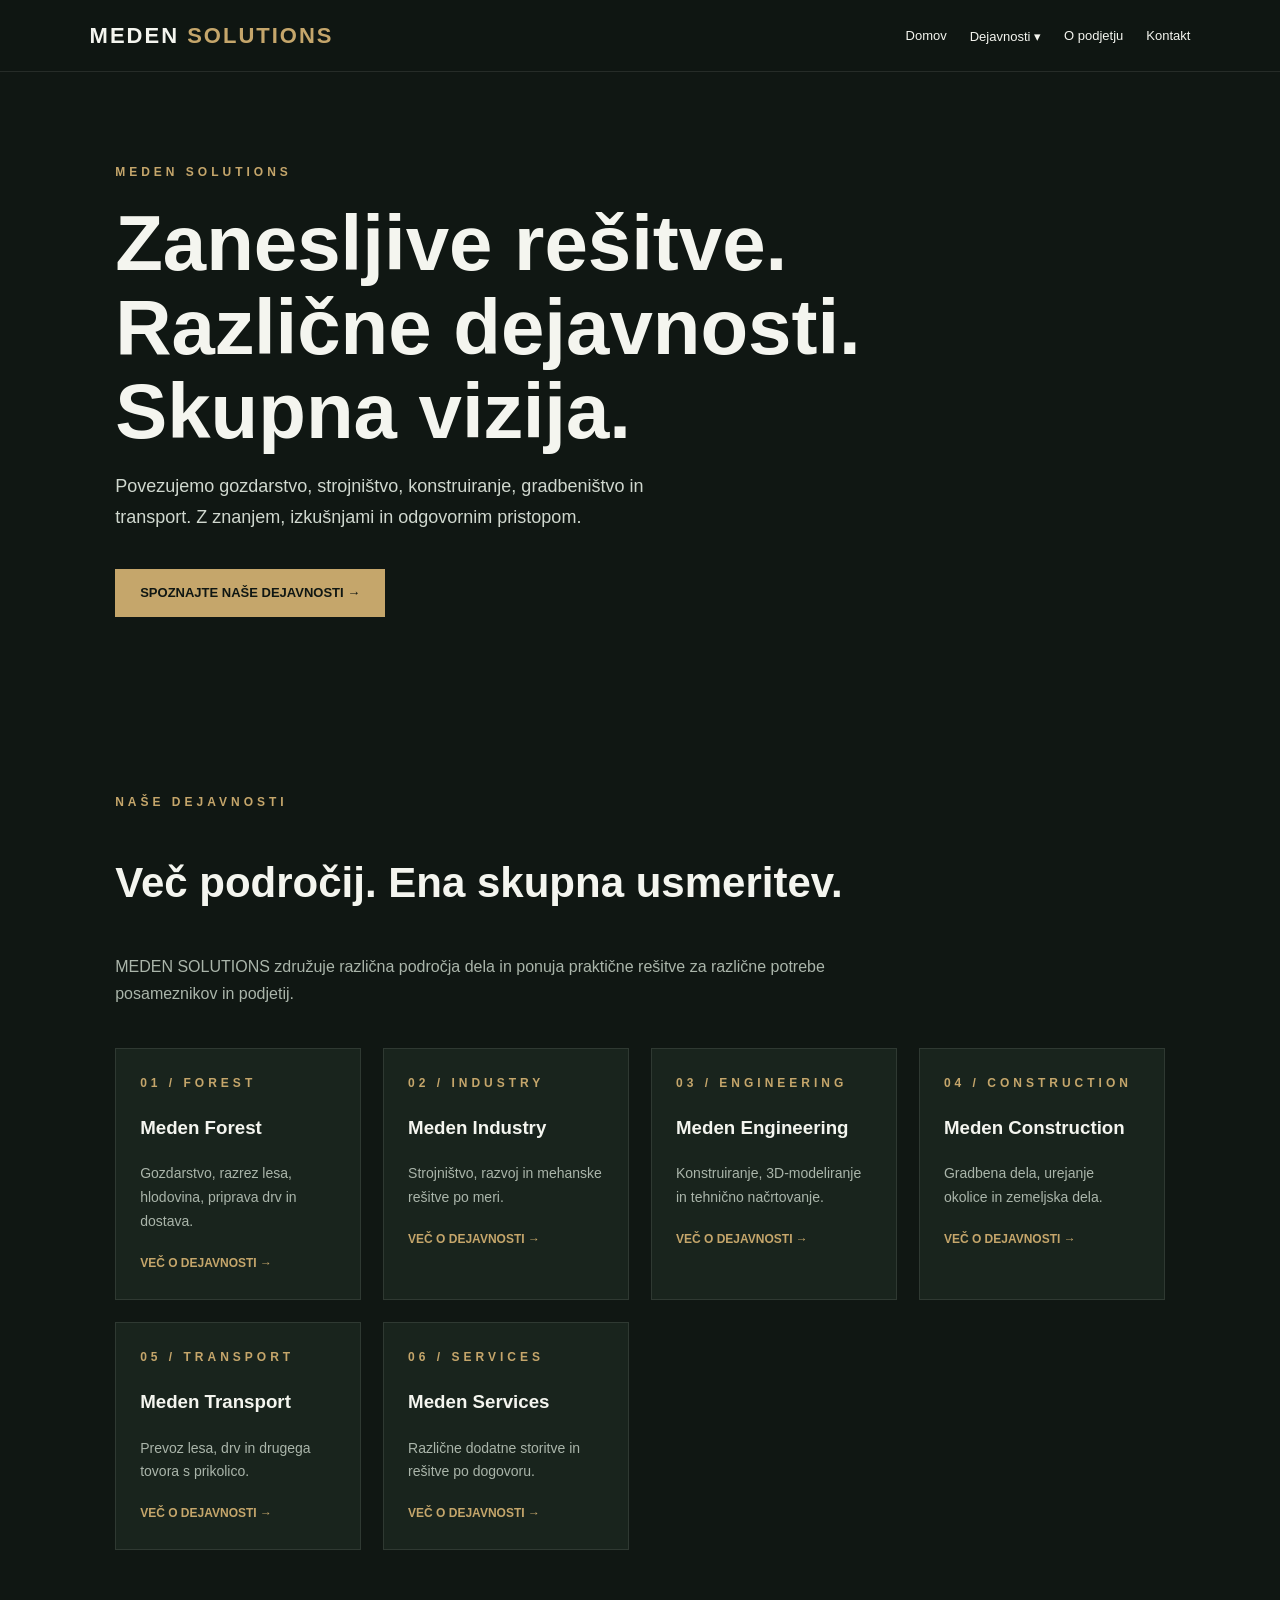
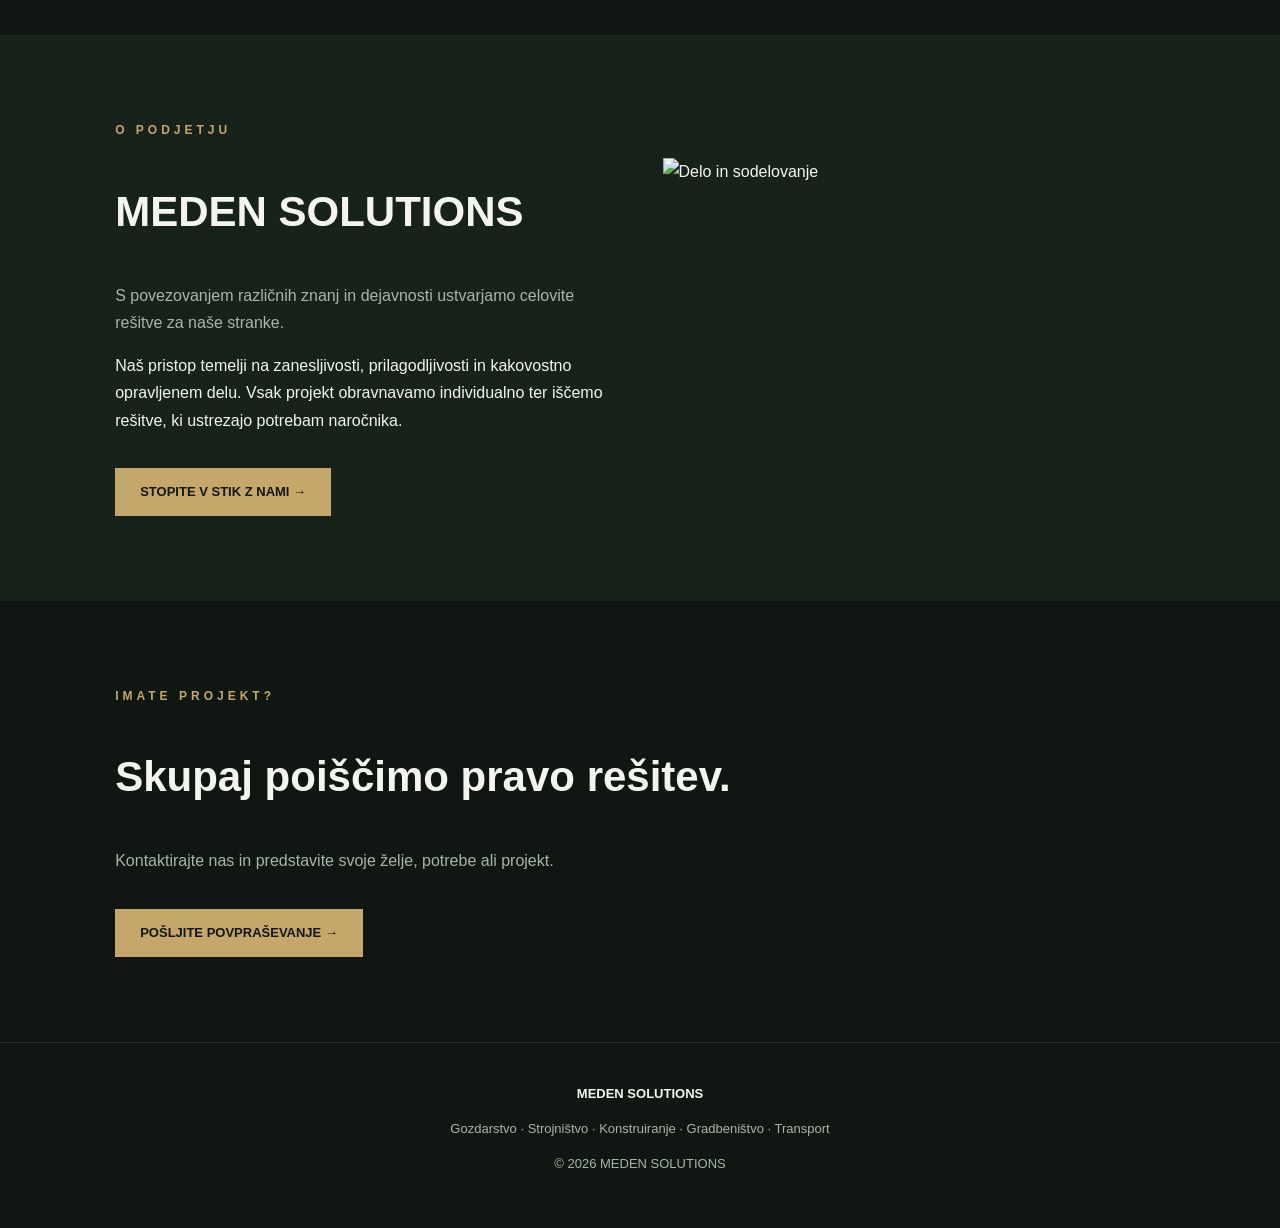
==== commit 97a3d7bd: "Update index.html" ====
--- a/index.html
+++ b/index.html
@@ -3,654 +3,268 @@
 <html lang="sl">
 <head>
 <meta charset="UTF-8">
-<meta name="viewport" content="width=device-width, initial-scale=1.0">
-<meta name="description" content="MEDEN SOLUTIONS – gozdarstvo, strojništvo, konstruiranje in tehnične rešitve.">
-<title>MEDEN SOLUTIONS | Več kot rešitev.</title>
-
-<style>
-:root {
-  --bg:#101713;
-  --panel:#19241d;
-  --green:#355b40;
-  --gold:#c5a66b;
-  --white:#f4f5ef;
-  --muted:#aab5aa;
-}
-
-* {box-sizing:border-box}
-
-html {scroll-behavior:smooth;scroll-padding-top:90px}
-
-body {
-  margin:0;
-  background:var(--bg);
-  color:var(--white);
-  font-family:Arial,sans-serif;
-  line-height:1.7;
-}
-
-header {
-  position:sticky;
-  top:0;
-  z-index:100;
-  padding:18px 7%;
-  display:flex;
-  justify-content:space-between;
-  align-items:center;
-  background:#101713f2;
-  backdrop-filter:blur(12px);
-  border-bottom:1px solid #ffffff18;
-}
-
-.logo {
-  font-size:23px;
-  font-weight:bold;
-  letter-spacing:2px;
-  white-space:nowrap;
-}
-
-.logo span {color:var(--gold)}
-
-nav {
-  display:flex;
-  align-items:center;
-  gap:25px;
-}
-
-nav a {
-  color:var(--white);
-  text-decoration:none;
-  font-size:13px;
-  transition:.2s;
-}
-
-nav a:hover {color:var(--gold)}
-
-.menu-btn {
-  display:none;
-  color:white;
-  background:none;
-  border:0;
-  font-size:27px;
-  cursor:pointer;
-}
-
-.hero {
-  min-height:650px;
-  display:flex;
-  align-items:center;
-  padding:100px 9%;
-  background:
-    linear-gradient(90deg,#101713f5 10%,#101713a0 70%,#10171355),
-    url('https://images.unsplash.com/photo-1511497584788-876760111969?w=1800')
-    center/cover;
-}
-
-.hero-content {max-width:750px}
-
-.eyebrow {
-  color:var(--gold);
-  letter-spacing:4px;
-  font-size:12px;
-  font-weight:bold;
-}
-
-h1 {
-  font-size:clamp(48px,7vw,82px);
-  line-height:1.05;
-  margin:20px 0;
-}
-
-.hero p {
-  color:#d0d8cf;
-  font-size:19px;
-  max-width:600px;
-}
-
-.btn {
-  display:inline-block;
-  margin-top:20px;
-  background:var(--gold);
-  color:#101713;
-  padding:14px 27px;
-  text-decoration:none;
-  font-weight:bold;
-  font-size:13px;
-  letter-spacing:1px;
-  transition:.25s;
-  border:0;
-  cursor:pointer;
-}
-
-.btn:hover {
-  background:#e0c58e;
-  transform:translateY(-3px);
-}
-
-section {padding:90px 9%}
-
-.section-title {
-  font-size:clamp(30px,4vw,42px);
-  margin:10px 0 15px;
-}
-
-.intro {
-  color:var(--muted);
-  max-width:700px;
-}
-
-.grid {
-  display:grid;
-  grid-template-columns:repeat(auto-fit,minmax(230px,1fr));
-  gap:22px;
-  margin-top:42px;
-}
-
-.card {
-  background:var(--panel);
-  border:1px solid #ffffff15;
-  overflow:hidden;
-  transition:.3s;
-}
-
-.card:hover {
-  border-color:var(--gold);
-  transform:translateY(-6px);
-}
-
-.card img {
-  width:100%;
-  height:190px;
-  object-fit:cover;
-  display:block;
-}
-
-.card-content {padding:25px}
-
-.icon {font-size:30px}
-
-.number {
-  color:var(--gold);
-  font-size:12px;
-  letter-spacing:2px;
-}
-
-.card h3 {font-size:21px}
-
-.card p {
-  color:var(--muted);
-  font-size:14px;
-}
-
-.card-link {
-  color:var(--gold);
-  text-decoration:none;
-  font-size:13px;
-  font-weight:bold;
-}
-
-.light {background:#17221b}
-
-.about {
-  display:grid;
-  grid-template-columns:1fr 1fr;
-  gap:55px;
-  align-items:center;
-}
-
-.about-image {
-  width:100%;
-  min-height:350px;
-  object-fit:cover;
-}
-
-.values {
-  display:grid;
-  grid-template-columns:repeat(3,1fr);
-  gap:20px;
-  margin-top:40px;
-}
-
-.value {
-  border-left:2px solid var(--gold);
-  padding:12px 20px;
-}
-
-.value h3 {margin:0 0 5px}
-
-.value p {
-  color:var(--muted);
-  font-size:14px;
-}
-
-.activity {
-  background:var(--panel);
-  padding:30px;
-  border:1px solid #ffffff15;
-  margin-top:25px;
-}
-
-.activity h3 {color:var(--gold)}
-
-.contact {
-  background:linear-gradient(135deg,#355b40,#192b20);
-}
-
-.contact-layout {
-  display:grid;
-  grid-template-columns:1fr 1fr;
-  gap:50px;
-  align-items:start;
-}
-
-.contact-info p {color:#e0e8df}
-
-.contact-form {
-  background:#101713;
-  padding:32px;
-  border:1px solid #ffffff20;
-}
-
-.contact-form label {
-  display:block;
-  margin:15px 0 6px;
-  font-size:13px;
-}
-
-.contact-form input,
-.contact-form select,
-.contact-form textarea {
-  width:100%;
-  padding:13px;
-  background:#19241d;
-  border:1px solid #ffffff25;
-  color:white;
-  font:inherit;
-  outline:none;
-  border-radius:2px;
-}
-
-.contact-form input:focus,
-.contact-form select:focus,
-.contact-form textarea:focus {
-  border-color:var(--gold);
-}
-
-.contact-form textarea {
-  min-height:130px;
-  resize:vertical;
-}
-
-.contact-form .btn {width:100%}
-
-.form-note {
-  font-size:12px;
-  color:var(--muted);
-}
-
-footer {
-  padding:40px 8%;
-  text-align:center;
-  color:var(--muted);
-  font-size:13px;
-  border-top:1px solid #ffffff15;
-}
-
-footer strong {color:var(--white)}
-
-.reveal {
-  opacity:0;
-  transform:translateY(25px);
-  transition:.7s ease;
-}
-
-.reveal.visible {
-  opacity:1;
-  transform:translateY(0);
-}
-
-@media(max-width:800px) {
-  header {padding:16px 6%}
-  .menu-btn {display:block}
-
-  nav {
-    display:none;
-    position:absolute;
-    top:100%;
-    left:0;
-    width:100%;
-    padding:25px;
-    background:#101713;
-    flex-direction:column;
-    align-items:center;
-    border-bottom:1px solid #ffffff20;
-  }
-
-  nav.open {display:flex}
-
-  .hero {
-    min-height:530px;
-    padding:75px 7%;
-  }
-
-  section {padding:65px 7%}
-
-  .about,.contact-layout {grid-template-columns:1fr}
-
-  .values {grid-template-columns:1fr}
-
-  .contact-form {padding:22px}
-}
-</style>
+<meta name="viewport" content="width=device-width, initial-scale=1">
+
+<title>MEDEN SOLUTIONS | Domov</title>
+
+<link rel="stylesheet" href="css/style.css">
 </head>
 
 <body>
 
+<!-- GLAVA IN NAVIGACIJA -->
 <header>
-  <div class="logo">MEDEN <span>SOLUTIONS</span></div>
-
-  <button class="menu-btn" onclick="toggleMenu()"
-  aria-label="Odpri navigacijo" aria-expanded="false">☰</button>
+  <a class="logo" href="index.html">
+    MEDEN <span>SOLUTIONS</span>
+  </a>
+
+  <button class="menu-btn"
+  onclick="toggleMenu()"
+  aria-label="Odpri meni"
+  aria-expanded="false">
+    ☰
+  </button>
 
   <nav id="navigation">
-    <a href="#domov" onclick="closeMenu()">Domov</a>
-    <a href="#dejavnosti" onclick="closeMenu()">Dejavnosti</a>
-    <a href="#forest" onclick="closeMenu()">Forest</a>
-    <a href="#industry" onclick="closeMenu()">Industry</a>
-    <a href="#engineering" onclick="closeMenu()">Engineering</a>
-    <a href="#podjetje" onclick="closeMenu()">O nas</a>
-    <a href="#kontakt" onclick="closeMenu()">Kontakt</a>
+    <a href="index.html">Domov</a>
+
+    <div class="dropdown">
+      <a href="#dejavnosti">Dejavnosti ▾</a>
+
+      <div class="dropdown-content">
+        <a href="forest.html">Meden Forest</a>
+        <a href="industry.html">Meden Industry</a>
+        <a href="engineering.html">Meden Engineering</a>
+        <a href="construction.html">Meden Construction</a>
+        <a href="transport.html">Meden Transport</a>
+        <a href="services.html">Meden Services</a>
+      </div>
+    </div>
+
+    <a href="#podjetje">O podjetju</a>
+    <a href="kontakt.html">Kontakt</a>
   </nav>
 </header>
 
+
 <main>
 
-<!-- DOMOV -->
-
-<div class="hero" id="domov">
+<!-- UVODNA SLIKA -->
+<section class="hero"
+style="background-image:linear-gradient(90deg,#101713f5,#10171370),url('https://images.unsplash.com/photo-1519608487953-e999c86e7455?w=1800');background-position:center;background-size:cover;">
+
   <div class="hero-content">
-    <div class="eyebrow">MEDEN SOLUTIONS</div>
-
-    <h1>Ideje.<br>Znanje.<br>Rešitve.</h1>
+
+    <div class="eyebrow">
+      MEDEN SOLUTIONS
+    </div>
+
+    <h1>
+      Zanesljive rešitve.<br>
+      Različne dejavnosti.<br>
+      Skupna vizija.
+    </h1>
 
     <p>
-      Povezujemo naravo, tehniko in znanje.
-      Od gozdarstva do strojništva in konstruiranja.
-      Različne dejavnosti, ena skupna vizija.
+      Povezujemo gozdarstvo, strojništvo,
+      konstruiranje, gradbeništvo in transport.
+      Z znanjem, izkušnjami in odgovornim pristopom.
     </p>
 
     <a class="btn" href="#dejavnosti">
       SPOZNAJTE NAŠE DEJAVNOSTI →
     </a>
-  </div>
-</div>
+
+  </div>
+</section>
+
 
 <!-- DEJAVNOSTI -->
-
 <section id="dejavnosti">
-  <div class="eyebrow">KAJ POČNEMO</div>
-  <h2 class="section-title">Naše dejavnosti</h2>
+
+  <div class="eyebrow">
+    NAŠE DEJAVNOSTI
+  </div>
+
+  <h2>Več področij. Ena skupna usmeritev.</h2>
 
   <p class="intro">
-    Različna področja dela združujemo pod eno znamko.
-    Vsak projekt obravnavamo individualno,
-    zanesljivo in strokovno.
+    MEDEN SOLUTIONS združuje različna področja
+    dela in ponuja praktične rešitve za različne
+    potrebe posameznikov in podjetij.
   </p>
 
   <div class="grid">
 
-    <div class="card reveal">
-      <img src="https://images.unsplash.com/photo-1448375240586-882707db888b?w=900" alt="Gozdarstvo">
-      <div class="card-content">
-        <div class="number">01 / GOZDARSTVO</div>
+    <div class="card">
+      <div class="card-content">
+        <div class="eyebrow">01 / FOREST</div>
         <h3>Meden Forest</h3>
-        <p>Gozdarstvo, skrb za gozdove, organizacija del, sečnja in spravilo lesa.</p>
-        <a class="card-link" href="#forest">VEČ INFORMACIJ →</a>
-      </div>
-    </div>
-
-    <div class="card reveal">
-      <img src="https://images.unsplash.com/photo-1581092160562-40aa08e78837?w=900" alt="Strojništvo">
-      <div class="card-content">
-        <div class="number">02 / STROJNIŠTVO</div>
+        <p>
+          Gozdarstvo, razrez lesa, hlodovina,
+          priprava drv in dostava.
+        </p>
+        <a href="forest.html" class="card-link">
+          VEČ O DEJAVNOSTI →
+        </a>
+      </div>
+    </div>
+
+    <div class="card">
+      <div class="card-content">
+        <div class="eyebrow">02 / INDUSTRY</div>
         <h3>Meden Industry</h3>
-        <p>Strojništvo, tehnične rešitve, mehanski sistemi in konstrukcije.</p>
-        <a class="card-link" href="#industry">VEČ INFORMACIJ →</a>
-      </div>
-    </div>
-
-    <div class="card reveal">
-      <img src="https://images.unsplash.com/photo-1581092921461-eab62e97a780?w=900" alt="Inženiring">
-      <div class="card-content">
-        <div class="number">03 / KONSTRUIRANJE</div>
+        <p>
+          Strojništvo, razvoj in mehanske
+          rešitve po meri.
+        </p>
+        <a href="industry.html" class="card-link">
+          VEČ O DEJAVNOSTI →
+        </a>
+      </div>
+    </div>
+
+    <div class="card">
+      <div class="card-content">
+        <div class="eyebrow">03 / ENGINEERING</div>
         <h3>Meden Engineering</h3>
-        <p>3D-modeliranje, tehnično načrtovanje in razvoj izdelkov.</p>
-        <a class="card-link" href="#engineering">VEČ INFORMACIJ →</a>
-      </div>
-    </div>
-
-    <div class="card reveal">
-      <img src="https://images.unsplash.com/photo-1581092580497-e0d23cbdf1dc?w=900" alt="Tehnične storitve">
-      <div class="card-content">
-        <div class="number">04 / STORITVE</div>
+        <p>
+          Konstruiranje, 3D-modeliranje
+          in tehnično načrtovanje.
+        </p>
+        <a href="engineering.html" class="card-link">
+          VEČ O DEJAVNOSTI →
+        </a>
+      </div>
+    </div>
+
+    <div class="card">
+      <div class="card-content">
+        <div class="eyebrow">04 / CONSTRUCTION</div>
+        <h3>Meden Construction</h3>
+        <p>
+          Gradbena dela, urejanje okolice
+          in zemeljska dela.
+        </p>
+        <a href="construction.html" class="card-link">
+          VEČ O DEJAVNOSTI →
+        </a>
+      </div>
+    </div>
+
+    <div class="card">
+      <div class="card-content">
+        <div class="eyebrow">05 / TRANSPORT</div>
+        <h3>Meden Transport</h3>
+        <p>
+          Prevoz lesa, drv in drugega
+          tovora s prikolico.
+        </p>
+        <a href="transport.html" class="card-link">
+          VEČ O DEJAVNOSTI →
+        </a>
+      </div>
+    </div>
+
+    <div class="card">
+      <div class="card-content">
+        <div class="eyebrow">06 / SERVICES</div>
         <h3>Meden Services</h3>
-        <p>Individualne tehnične in organizacijske storitve po dogovoru.</p>
-        <a class="card-link" href="#kontakt">POŠLJITE POVPRAŠEVANJE →</a>
-      </div>
-    </div>
-
-  </div>
-</section>
-
-<!-- POSAMEZNE DEJAVNOSTI -->
-
-<section class="light" id="forest">
+        <p>
+          Različne dodatne storitve
+          in rešitve po dogovoru.
+        </p>
+        <a href="services.html" class="card-link">
+          VEČ O DEJAVNOSTI →
+        </a>
+      </div>
+    </div>
+
+  </div>
+</section>
+
+
+<!-- O PODJETJU -->
+<section class="light" id="podjetje">
+
   <div class="about">
+
     <div>
-      <div class="eyebrow">01 / MEDEN FOREST</div>
-      <h2 class="section-title">Narava. Gozd. Trajnost.</h2>
+      <div class="eyebrow">
+        O PODJETJU
+      </div>
+
+      <h2>MEDEN SOLUTIONS</h2>
+
       <p class="intro">
-        Gozdarstvo temelji na odgovornem gospodarjenju,
-        strokovnem pristopu in dolgoročnem razmišljanju.
+        S povezovanjem različnih znanj in
+        dejavnosti ustvarjamo celovite
+        rešitve za naše stranke.
       </p>
-      <a class="btn" href="#kontakt">POVPRAŠEVANJE</a>
-    </div>
-    <img class="about-image"
-    src="https://images.unsplash.com/photo-1448375240586-882707db888b?w=1000"
-    alt="Gozdna pokrajina">
-  </div>
-</section>
-
-<section id="industry">
-  <div class="about">
-    <img class="about-image"
-    src="https://images.unsplash.com/photo-1581092160562-40aa08e78837?w=1000"
-    alt="Industrijska tehnika">
-    <div>
-      <div class="eyebrow">02 / MEDEN INDUSTRY</div>
-      <h2 class="section-title">Tehnika. Razvoj. Učinkovitost.</h2>
-      <p class="intro">
-        Strojništvo in tehnične rešitve, usmerjene
-        v funkcionalnost, kakovost in učinkovitost.
+
+      <p>
+        Naš pristop temelji na zanesljivosti,
+        prilagodljivosti in kakovostno opravljenem
+        delu. Vsak projekt obravnavamo individualno
+        ter iščemo rešitve, ki ustrezajo potrebam
+        naročnika.
       </p>
-      <a class="btn" href="#kontakt">POVPRAŠEVANJE</a>
-    </div>
-  </div>
-</section>
-
-<section class="light" id="engineering">
-  <div class="about">
-    <div>
-      <div class="eyebrow">03 / MEDEN ENGINEERING</div>
-      <h2 class="section-title">Od ideje do konstrukcije.</h2>
-      <p class="intro">
-        Tehnično načrtovanje, konstruiranje,
-        3D-modeliranje in razvoj novih izdelkov.
-      </p>
-      <a class="btn" href="#kontakt">POVPRAŠEVANJE</a>
-    </div>
-    <img class="about-image"
-    src="https://images.unsplash.com/photo-1581092921461-eab62e97a780?w=1000"
-    alt="Inženirsko načrtovanje">
-  </div>
-</section>
-
-<!-- O PODJETJU -->
-
-<section id="podjetje">
-  <div class="eyebrow">NAŠA ZGODBA</div>
-  <h2 class="section-title">Več področij. Ena vizija.</h2>
+
+      <a class="btn" href="kontakt.html">
+        STOPITE V STIK Z NAMI →
+      </a>
+    </div>
+
+    <img
+    src="https://images.unsplash.com/photo-1519389950473-47ba0277781c?w=1000"
+    alt="Delo in sodelovanje">
+    
+  </div>
+</section>
+
+
+<!-- KONTAKTNI POZIV -->
+<section class="cta">
+
+  <div class="eyebrow">
+    IMATE PROJEKT?
+  </div>
+
+  <h2>Skupaj poiščimo pravo rešitev.</h2>
 
   <p class="intro">
-    MEDEN SOLUTIONS združuje različna področja dela,
-    ki temeljijo na praktičnem znanju, tehničnem
-    razmišljanju in iskanju učinkovitih rešitev.
-  </p>
-
-  <div class="values">
-    <div class="value">
-      <h3>Znanje</h3>
-      <p>Strokovnost in praktične izkušnje.</p>
-    </div>
-    <div class="value">
-      <h3>Kakovost</h3>
-      <p>Premišljene in zanesljive rešitve.</p>
-    </div>
-    <div class="value">
-      <h3>Razvoj</h3>
-      <p>Iskanje novih možnosti in priložnosti.</p>
-    </div>
-  </div>
-</section>
-
-<!-- KONTAKT IN POVPRAŠEVANJE -->
-
-<section class="contact" id="kontakt">
-  <div class="contact-layout">
-
-    <div class="contact-info">
-      <div class="eyebrow">STOPIMO V STIK</div>
-      <h2 class="section-title">Imate idejo ali projekt?</h2>
-
-      <p>
-        Opišite nam svojo zamisel, projekt ali potrebo.
-        Z veseljem bomo pregledali vaše povpraševanje
-        in se pogovorili o možnostih sodelovanja.
-      </p>
-
-      <p><strong>MEDEN SOLUTIONS</strong></p>
-      <p>Gozdarstvo · Strojništvo · Konstruiranje</p>
-
-      <p>
-        E-pošta:<br>
-        <a href="mailto:medenpeter8@gmail.com"
-        style="color:#e5c987">
-        medenpeter8@gmail.com
-        </a>
-      </p>
-    </div>
-
-    <form class="contact-form"
-    action="https://formsubmit.co/medenpeter8@gmail.com"
-    method="POST">
-
-      <h3>Pošljite povpraševanje</h3>
-
-      <input type="hidden" name="_subject"
-      value="Novo povpraševanje – MEDEN SOLUTIONS">
-
-      <input type="hidden" name="_template" value="table">
-
-      <!-- Zaščita pred neželeno pošto -->
-      <input type="text" name="_honey"
-      style="display:none">
-
-      <label for="name">Ime in priimek *</label>
-      <input id="name" type="text" name="Ime"
-      placeholder="Vaše ime" required>
-
-      <label for="email">E-poštni naslov *</label>
-      <input id="email" type="email" name="Email"
-      placeholder="vas@email.com" required>
-
-      <label for="phone">Telefonska številka</label>
-      <input id="phone" type="tel" name="Telefon"
-      placeholder="+386">
-
-      <label for="service">Področje povpraševanja *</label>
-      <select id="service" name="Področje" required>
-        <option value="">Izberite področje</option>
-        <option>Meden Forest – Gozdarstvo</option>
-        <option>Meden Industry – Strojništvo</option>
-        <option>Meden Engineering – Konstruiranje</option>
-        <option>Meden Services – Storitve</option>
-        <option>Splošno povpraševanje</option>
-      </select>
-
-      <label for="message">Opis projekta oziroma sporočilo *</label>
-      <textarea id="message" name="Sporočilo"
-      placeholder="Opišite vaše povpraševanje..."
-      required></textarea>
-
-      <label style="display:flex;gap:10px;align-items:flex-start">
-        <input type="checkbox" name="Soglasje"
-        value="Da" required style="width:auto;margin-top:5px">
-        <span class="form-note">
-          Strinjam se z obdelavo posredovanih osebnih
-          podatkov za namen odgovora na povpraševanje.
-        </span>
-      </label>
-
-      <button class="btn" type="submit">
-        POŠLJI POVPRAŠEVANJE →
-      </button>
-
-      <p class="form-note">
-        Polja z zvezdico (*) so obvezna.
-      </p>
-
-    </form>
-  </div>
+    Kontaktirajte nas in predstavite svoje želje,
+    potrebe ali projekt.
+  </p>
+
+  <a class="btn" href="kontakt.html">
+    POŠLJITE POVPRAŠEVANJE →
+  </a>
+
 </section>
 
 </main>
 
+
+<!-- NOGA -->
 <footer>
+
   <strong>MEDEN SOLUTIONS</strong>
-  <p>Gozdarstvo · Strojništvo · Konstruiranje · Rešitve</p>
-  <p>© <span id="year"></span> MEDEN SOLUTIONS. Vse pravice pridržane.</p>
+
+  <p>
+    Gozdarstvo · Strojništvo · Konstruiranje ·
+    Gradbeništvo · Transport
+  </p>
+
+  <p>
+    © 2026 MEDEN SOLUTIONS
+  </p>
+
 </footer>
 
-<script>
-function toggleMenu() {
-  const nav = document.getElementById("navigation");
-  const btn = document.querySelector(".menu-btn");
-  const open = nav.classList.toggle("open");
-  btn.setAttribute("aria-expanded", open);
-}
-
-function closeMenu() {
-  document.getElementById("navigation").classList.remove("open");
-  document.querySelector(".menu-btn")
-    .setAttribute("aria-expanded", "false");
-}
-
-document.getElementById("year").textContent =
-  new Date().getFullYear();
-
-const observer = new IntersectionObserver(entries => {
-  entries.forEach(entry => {
-    if (entry.isIntersecting) {
-      entry.target.classList.add("visible");
-      observer.unobserve(entry.target);
-    }
-  });
-}, {threshold:0.12});
-
-document.querySelectorAll(".reveal").forEach(el => {
-  observer.observe(el);
-});
-</script>
+
+<!-- JAVASCRIPT -->
+<script src="js/main.js"></script>
 
 </body>
 </html>
--- a/css/style.css
+++ b/css/style.css
@@ -0,0 +1,297 @@
+
+:root {
+  --bg: #101713;
+  --panel: #19241d;
+  --panel-light: #202d24;
+  --green: #355b40;
+  --gold: #c5a66b;
+  --white: #f4f5ef;
+  --muted: #aab5aa;
+  --border: #ffffff18;
+}
+
+* {
+  box-sizing: border-box;
+}
+
+html {
+  scroll-behavior: smooth;
+  scroll-padding-top: 90px;
+}
+
+body {
+  margin: 0;
+  background: var(--bg);
+  color: var(--white);
+  font-family: Arial, sans-serif;
+  line-height: 1.7;
+}
+
+a { color: inherit; }
+
+header {
+  position: sticky;
+  top: 0;
+  z-index: 100;
+  padding: 17px 7%;
+  background: #101713f5;
+  backdrop-filter: blur(15px);
+  border-bottom: 1px solid var(--border);
+  display: flex;
+  justify-content: space-between;
+  align-items: center;
+}
+
+.logo {
+  font-size: 22px;
+  font-weight: 800;
+  letter-spacing: 2px;
+  text-decoration: none;
+}
+
+.logo span { color: var(--gold); }
+
+nav {
+  display: flex;
+  align-items: center;
+  gap: 23px;
+}
+
+nav a {
+  text-decoration: none;
+  font-size: 13px;
+  transition: .2s;
+}
+
+nav a:hover,
+nav a.active { color: var(--gold); }
+
+.dropdown { position: relative; }
+
+.dropdown-content {
+  display: none;
+  position: absolute;
+  top: 100%;
+  left: -15px;
+  min-width: 230px;
+  padding: 12px;
+  background: var(--panel);
+  border: 1px solid var(--border);
+  border-top: 2px solid var(--gold);
+}
+
+.dropdown:hover .dropdown-content,
+.dropdown:focus-within .dropdown-content {
+  display: block;
+}
+
+.dropdown-content a {
+  display: block;
+  padding: 9px;
+}
+
+.menu-btn {
+  display: none;
+  background: none;
+  border: 0;
+  color: white;
+  font-size: 27px;
+  cursor: pointer;
+}
+
+.hero {
+  min-height: 570px;
+  padding: 90px 9%;
+  display: flex;
+  align-items: center;
+  background:
+    linear-gradient(90deg,#101713f5,#10171380),
+    url("https://images.unsplash.com/photo-1511497584788-876760111969?w=1800")
+    center/cover;
+}
+
+.hero-content { max-width: 750px; }
+
+.eyebrow {
+  color: var(--gold);
+  font-size: 12px;
+  letter-spacing: 4px;
+  font-weight: bold;
+}
+
+h1 {
+  font-size: clamp(44px,7vw,78px);
+  line-height: 1.08;
+  margin: 18px 0;
+}
+
+h2 { font-size: clamp(30px,4vw,42px); }
+
+.hero p {
+  color: #d0d8cf;
+  max-width: 600px;
+  font-size: 18px;
+}
+
+.btn {
+  display: inline-block;
+  padding: 13px 25px;
+  margin-top: 18px;
+  background: var(--gold);
+  color: #101713;
+  text-decoration: none;
+  border: 0;
+  font-weight: bold;
+  font-size: 13px;
+  cursor: pointer;
+  transition: .25s;
+}
+
+.btn:hover {
+  background: #e0c58e;
+  transform: translateY(-3px);
+}
+
+section { padding: 85px 9%; }
+
+.light { background: #17221b; }
+
+.intro {
+  color: var(--muted);
+  max-width: 720px;
+}
+
+.grid {
+  display: grid;
+  grid-template-columns: repeat(auto-fit,minmax(240px,1fr));
+  gap: 22px;
+  margin-top: 40px;
+}
+
+.card {
+  background: var(--panel);
+  border: 1px solid var(--border);
+  transition: .3s;
+  overflow: hidden;
+}
+
+.card:hover {
+  transform: translateY(-5px);
+  border-color: var(--gold);
+}
+
+.card img {
+  width: 100%;
+  height: 195px;
+  object-fit: cover;
+}
+
+.card-content { padding: 24px; }
+
+.card p { color: var(--muted); font-size: 14px; }
+
+.card-link {
+  color: var(--gold);
+  text-decoration: none;
+  font-weight: bold;
+  font-size: 12px;
+}
+
+.about {
+  display: grid;
+  grid-template-columns: 1fr 1fr;
+  gap: 45px;
+  align-items: center;
+}
+
+.about img {
+  width: 100%;
+  min-height: 320px;
+  object-fit: cover;
+}
+
+.contact {
+  background: linear-gradient(135deg,#355b40,#19251d);
+}
+
+.contact-layout {
+  display: grid;
+  grid-template-columns: 1fr 1fr;
+  gap: 45px;
+}
+
+.contact-form {
+  background: var(--bg);
+  padding: 30px;
+  border: 1px solid var(--border);
+}
+
+.contact-form label {
+  display: block;
+  margin: 13px 0 6px;
+  font-size: 13px;
+}
+
+.contact-form input,
+.contact-form select,
+.contact-form textarea {
+  width: 100%;
+  padding: 13px;
+  background: var(--panel);
+  color: white;
+  border: 1px solid #ffffff25;
+  font: inherit;
+}
+
+.contact-form textarea {
+  min-height: 130px;
+  resize: vertical;
+}
+
+.contact-form input:focus,
+.contact-form select:focus,
+.contact-form textarea:focus {
+  outline: 1px solid var(--gold);
+}
+
+.contact-form .btn { width: 100%; }
+
+footer {
+  text-align: center;
+  padding: 40px 7%;
+  color: var(--muted);
+  border-top: 1px solid var(--border);
+  font-size: 13px;
+}
+
+footer strong { color: var(--white); }
+
+@media(max-width:850px) {
+  header { padding: 15px 6%; }
+  .menu-btn { display: block; }
+
+  nav {
+    display: none;
+    position: absolute;
+    top: 100%;
+    left: 0;
+    width: 100%;
+    padding: 20px;
+    background: var(--bg);
+    flex-direction: column;
+    align-items: stretch;
+  }
+
+  nav.open { display: flex; }
+
+  .dropdown-content {
+    display: block;
+    position: static;
+    border: 0;
+    padding-left: 20px;
+  }
+
+  .hero { min-height: 490px; padding: 70px 7%; }
+  section { padding: 60px 7%; }
+  .about,.contact-layout { grid-template-columns: 1fr; }
+}
